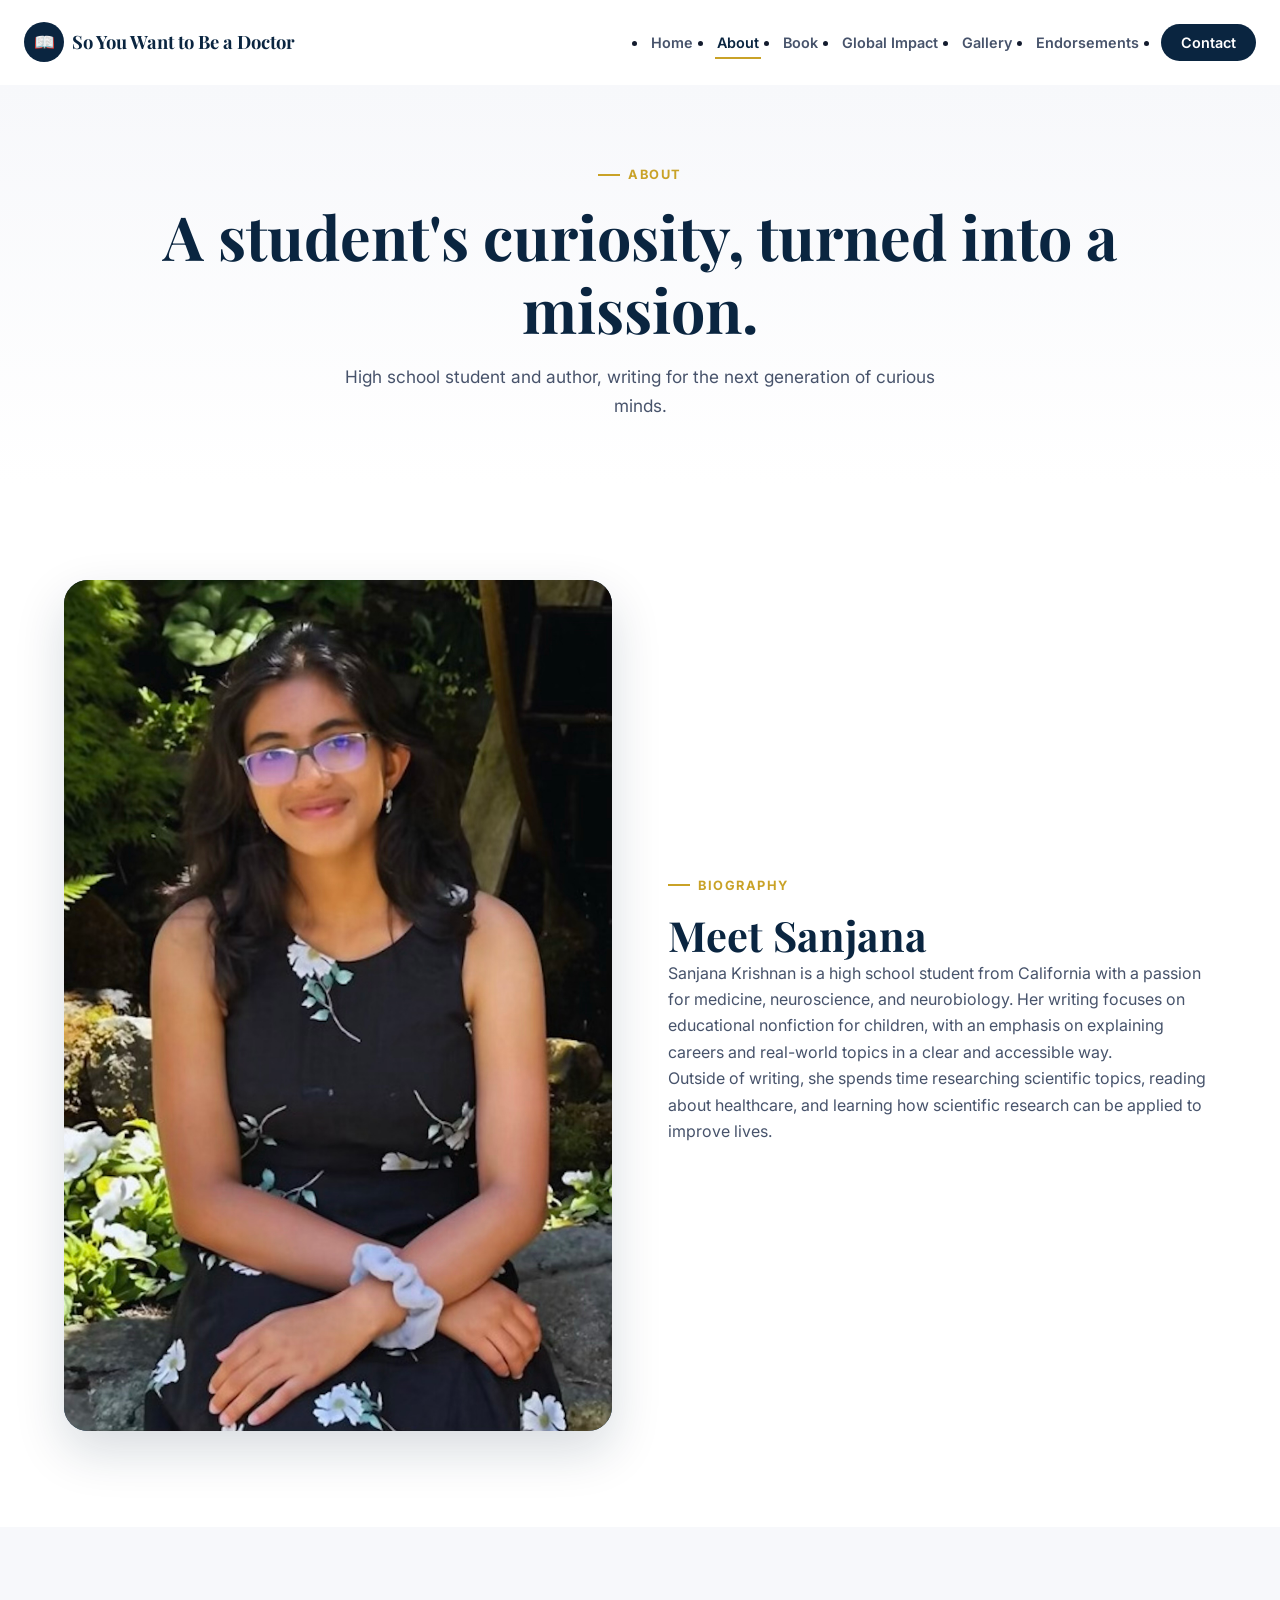
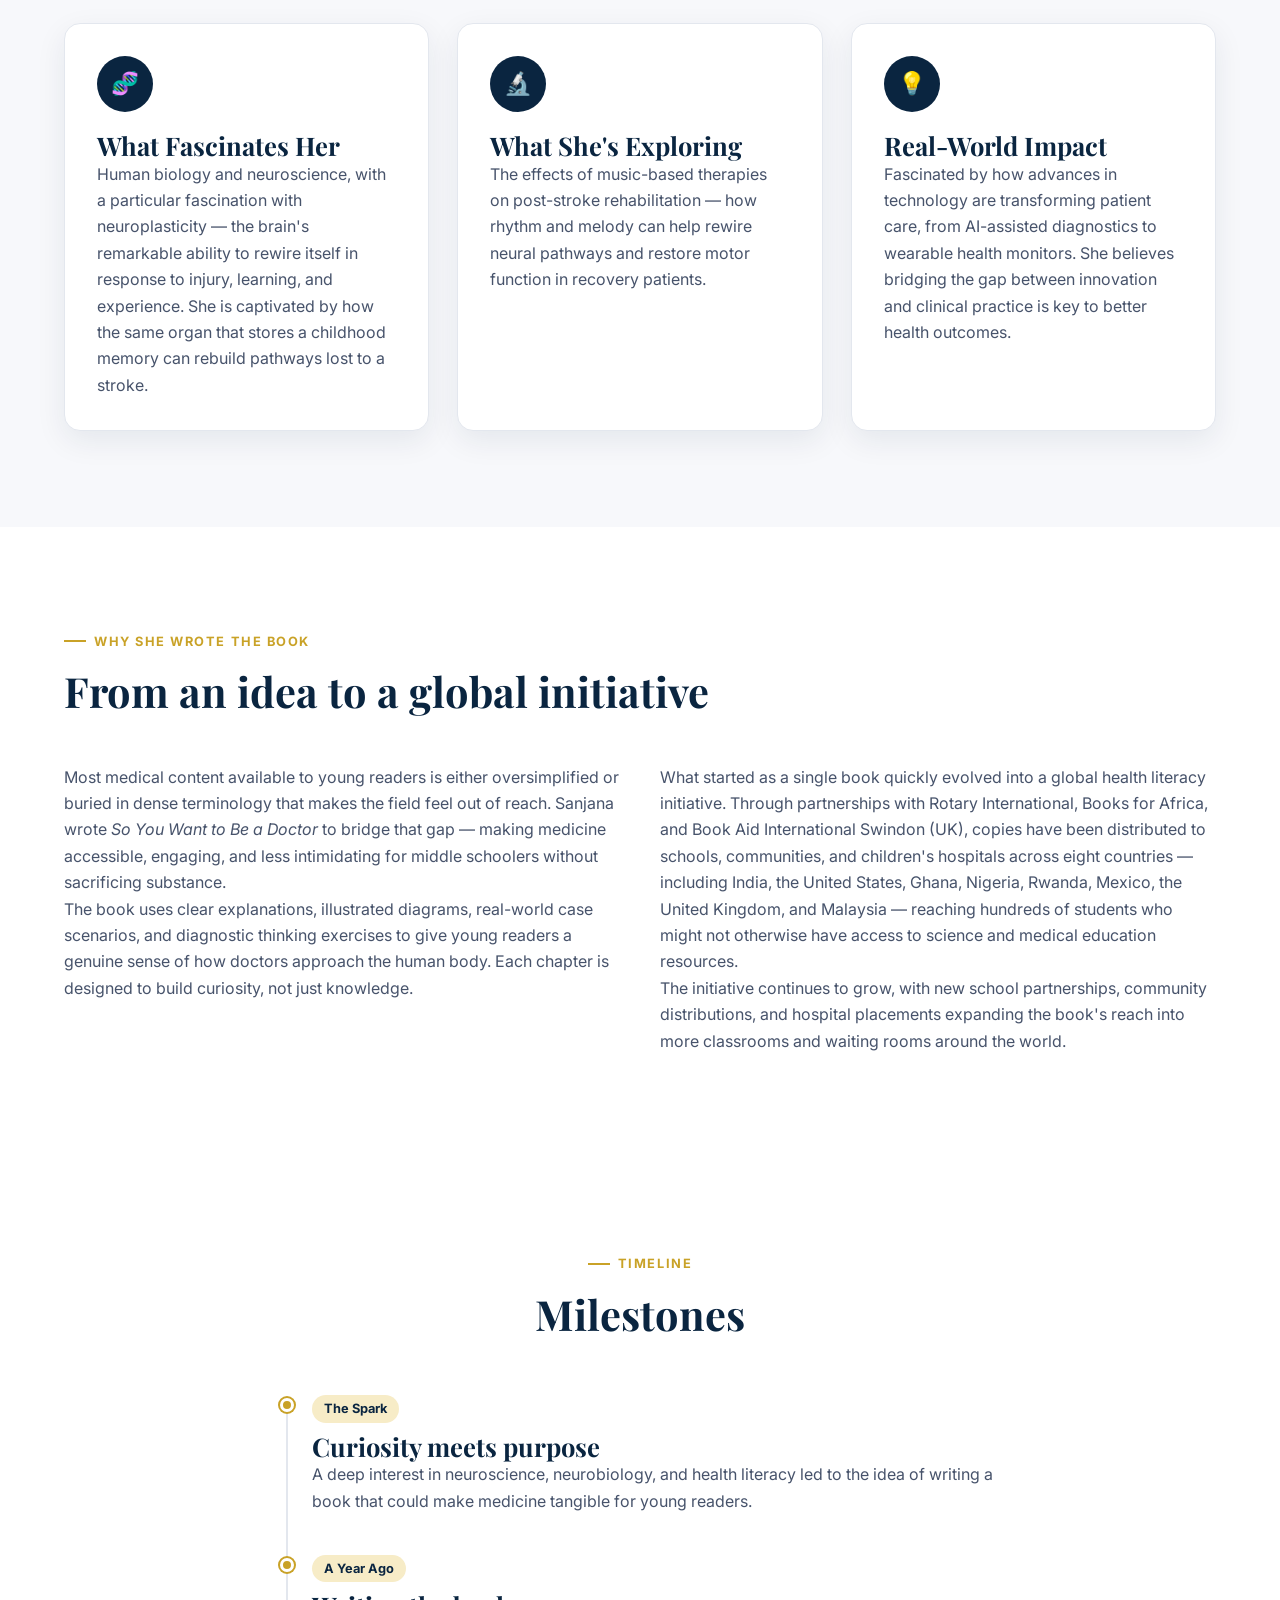
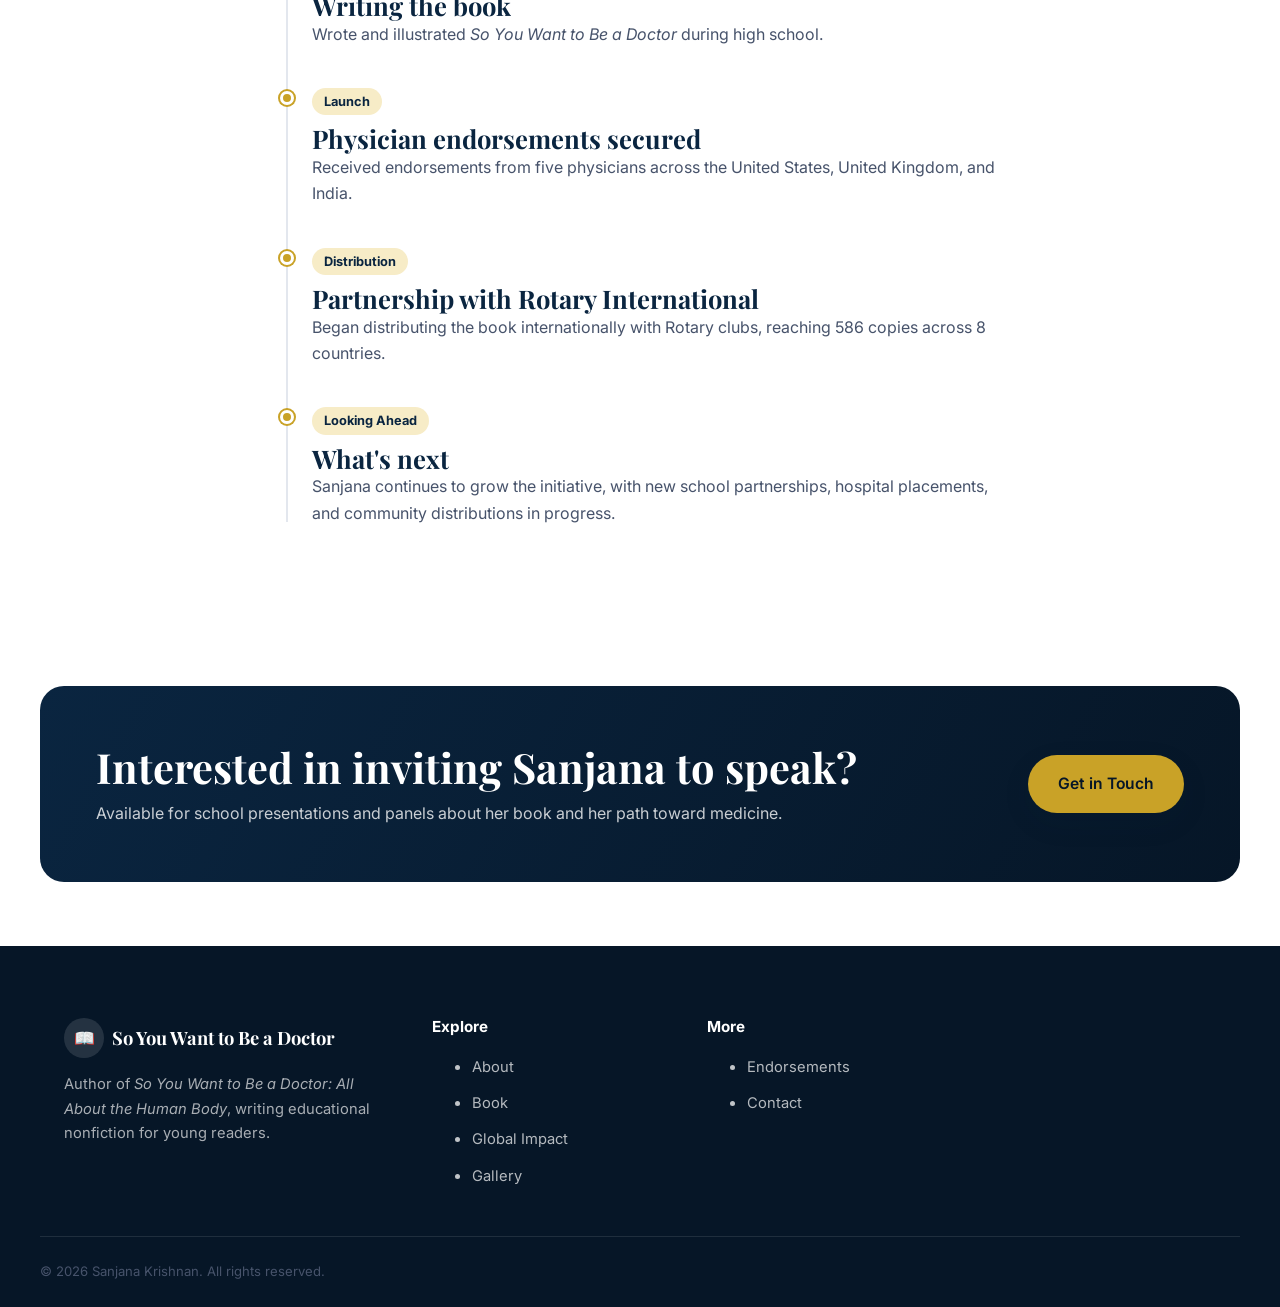
==== about.html @ ea050a43 "Remove WAAW Foundation references from all pages" ====
<!DOCTYPE html>
<html lang="en">
<head>
  <meta charset="UTF-8" />
  <meta name="viewport" content="width=device-width, initial-scale=1.0" />
  <title>About Sanjana Krishnan | Student Author</title>
  <meta name="description" content="Learn about Sanjana Krishnan — her academic interests in human biology and neuroscience, and how she wrote a book to make medicine accessible to young readers." />
  <meta name="keywords" content="young author, student author, STEM education, health literacy, neuroscience, children's educational books" />
  <link rel="canonical" href="about.html" />

  <meta property="og:type" content="profile" />
  <meta property="og:title" content="About Sanjana Krishnan | Student Author" />
  <meta property="og:description" content="From curious student to author: Sanjana Krishnan's story and the global literacy initiative behind So You Want to Be a Doctor." />
  <meta property="og:image" content="assets/images/book/book_cover.png" />
  <meta property="og:url" content="about.html" />
  <meta name="twitter:card" content="summary_large_image" />

  <link rel="icon" type="image/svg+xml" href="assets/icons/favicon.svg" />
  <link rel="preconnect" href="https://fonts.googleapis.com" />
  <link rel="preconnect" href="https://fonts.gstatic.com" crossorigin />
  <link href="https://fonts.googleapis.com/css2?family=Playfair+Display:wght@600;700&amp;family=Inter:wght@400;500;600;700&amp;display=swap" rel="stylesheet" />
  <link rel="stylesheet" href="assets/css/style.css" />

  <script type="application/ld+json">
  {
    "@context": "https://schema.org",
    "@type": "Person",
    "name": "Sanjana Krishnan",
    "description": "High school student and author with a passion for medicine, neuroscience, and neurobiology.",
    "url": "about.html",
    "knowsAbout": ["Medicine", "Neuroscience", "Neurobiology", "Healthcare"]
  }
  </script>
</head>
<body>
  <a class="skip-link" href="#main-content">Skip to main content</a>

  <header class="site-header" id="site-header">
    <div class="container header-inner">
      <a href="index.html" class="logo">
        <span class="logo-mark">📖</span>
        <span class="logo-text">So You Want to Be a Doctor</span>
      </a>
      <nav class="main-nav" id="main-nav" aria-label="Primary">
        <ul>
          <li><a href="index.html">Home</a></li>
          <li><a href="about.html">About</a></li>
          <li><a href="book.html">Book</a></li>
          <li><a href="impact.html">Global Impact</a></li>
          <li><a href="gallery.html">Gallery</a></li>
          <li><a href="endorsements.html">Endorsements</a></li>
          <li><a href="contact.html" class="nav-cta">Contact</a></li>
        </ul>
      </nav>
      <button class="nav-toggle" id="nav-toggle" aria-expanded="false" aria-controls="main-nav" aria-label="Toggle navigation menu">
        <span></span><span></span><span></span>
      </button>
    </div>
  </header>

  <main id="main-content">
    <section class="page-hero">
      <div class="container reveal">
        <span class="eyebrow">About</span>
        <h1>A student's curiosity, turned into a mission.</h1>
        <p>High school student and author, writing for the next generation of curious minds.</p>
      </div>
    </section>

    <section>
      <div class="container grid grid-2" style="align-items:center; gap:56px;">
        <div class="reveal">
          <div class="hero-media" style="aspect-ratio:808/1254;">
            <img src="assets/images/author/Sanjana.jpg" alt="Portrait of Sanjana Krishnan" width="808" height="1254" loading="lazy" />
          </div>
        </div>
        <div class="reveal reveal-delay-1">
          <span class="eyebrow">Biography</span>
          <h2>Meet Sanjana</h2>
          <p>
            Sanjana Krishnan is a high school student from California with a passion for medicine,
            neuroscience, and neurobiology. Her writing focuses on educational nonfiction for
            children, with an emphasis on explaining careers and real-world topics in a clear and
            accessible way.
          </p>
          <p>
            Outside of writing, she spends time researching scientific topics, reading about
            healthcare, and learning how scientific research can be applied to improve lives.
          </p>
        </div>
      </div>
    </section>

    <section class="section-soft">
      <div class="container grid grid-3">
        <div class="card reveal">
          <div class="icon-badge">🧬</div>
          <h3>What Fascinates Her</h3>
          <p>Human biology and neuroscience, with a particular fascination with neuroplasticity — the brain's remarkable ability to rewire itself in response to injury, learning, and experience. She is captivated by how the same organ that stores a childhood memory can rebuild pathways lost to a stroke.</p>
        </div>
        <div class="card reveal reveal-delay-1">
          <div class="icon-badge">🔬</div>
          <h3>What She's Exploring</h3>
          <p>The effects of music-based therapies on post-stroke rehabilitation — how rhythm and melody can help rewire neural pathways and restore motor function in recovery patients.</p>
        </div>
        <div class="card reveal reveal-delay-2">
          <div class="icon-badge">💡</div>
          <h3>Real-World Impact</h3>
          <p>Fascinated by how advances in technology are transforming patient care, from AI-assisted diagnostics to wearable health monitors. She believes bridging the gap between innovation and clinical practice is key to better health outcomes.</p>
        </div>
      </div>
    </section>

    <section>
      <div class="container">
        <div class="section-head align-left reveal">
          <span class="eyebrow">Why She Wrote the Book</span>
          <h2>From an idea to a global initiative</h2>
        </div>
        <div class="grid grid-2" style="gap:40px;">
          <div class="reveal">
            <p>
              Most medical content available to young readers is either oversimplified or buried in dense terminology that makes the field feel out of reach. Sanjana wrote <em>So You Want to Be a Doctor</em> to bridge that gap — making medicine accessible, engaging, and less intimidating for middle schoolers without sacrificing substance.
            </p>
            <p>
              The book uses clear explanations, illustrated diagrams, real-world case scenarios, and diagnostic thinking exercises to give young readers a genuine sense of how doctors approach the human body. Each chapter is designed to build curiosity, not just knowledge.
            </p>
          </div>
          <div class="reveal reveal-delay-1">
            <p>
              What started as a single book quickly evolved into a global health literacy initiative. Through partnerships with Rotary International, Books for Africa, and Book Aid International Swindon (UK), copies have been distributed to schools, communities, and children's hospitals across eight countries — including India, the United States, Ghana, Nigeria, Rwanda, Mexico, the United Kingdom, and Malaysia — reaching hundreds of students who might not otherwise have access to science and medical education resources.
            </p>
            <p>
              The initiative continues to grow, with new school partnerships, community distributions, and hospital placements expanding the book's reach into more classrooms and waiting rooms around the world.
            </p>
          </div>
        </div>
      </div>
    </section>

    <section>
      <div class="container">
        <div class="section-head reveal">
          <span class="eyebrow">Timeline</span>
          <h2>Milestones</h2>
        </div>
        <div class="timeline reveal" style="max-width:720px; margin:0 auto;">
          <div class="timeline-item">
            <span class="timeline-year">The Spark</span>
            <h3>Curiosity meets purpose</h3>
            <p>A deep interest in neuroscience, neurobiology, and health literacy led to the idea of writing a book that could make medicine tangible for young readers.</p>
          </div>
          <div class="timeline-item">
            <span class="timeline-year">A Year Ago</span>
            <h3>Writing the book</h3>
            <p>Wrote and illustrated <em>So You Want to Be a Doctor</em> during high school.</p>
          </div>
          <div class="timeline-item">
            <span class="timeline-year">Launch</span>
            <h3>Physician endorsements secured</h3>
            <p>Received endorsements from five physicians across the United States, United Kingdom, and India.</p>
          </div>
          <div class="timeline-item">
            <span class="timeline-year">Distribution</span>
            <h3>Partnership with Rotary International</h3>
            <p>Began distributing the book internationally with Rotary clubs, reaching 586 copies across 8 countries.</p>
          </div>
          <div class="timeline-item">
            <span class="timeline-year">Looking Ahead</span>
            <h3>What's next</h3>
            <p>Sanjana continues to grow the initiative, with new school partnerships, hospital placements, and community distributions in progress.</p>
          </div>
        </div>
      </div>
    </section>

    <section class="section-tight">
      <div class="container cta-band reveal">
        <div>
          <h2>Interested in inviting Sanjana to speak?</h2>
          <p>Available for school presentations and panels about her book and her path toward medicine.</p>
        </div>
        <div class="btn-row">
          <a href="contact.html" class="btn btn-primary">Get in Touch</a>
        </div>
      </div>
    </section>
  </main>

  <footer class="site-footer">
    <div class="container footer-grid">
      <div class="footer-brand">
        <a href="index.html" class="logo"><span class="logo-mark">📖</span><span class="logo-text">So You Want to Be a Doctor</span></a>
        <p>Author of <em>So You Want to Be a Doctor: All About the Human Body</em>, writing educational nonfiction for young readers.</p>
      </div>
      <div class="footer-links">
        <h3>Explore</h3>
        <ul>
          <li><a href="about.html">About</a></li>
          <li><a href="book.html">Book</a></li>
          <li><a href="impact.html">Global Impact</a></li>
          <li><a href="gallery.html">Gallery</a></li>
        </ul>
      </div>
      <div class="footer-links">
        <h3>More</h3>
        <ul>
          <li><a href="endorsements.html">Endorsements</a></li>
          <li><a href="contact.html">Contact</a></li>
        </ul>
      </div>
    </div>
    <div class="container footer-bottom">
      <p>&copy; <span id="year"></span> Sanjana Krishnan. All rights reserved.</p>

    </div>
  </footer>

  <script src="assets/js/main.js" defer></script>
</body>
</html>
---- assets/css/style.css ----
/* ==========================================================================
   Sanjana Krishnan — Author Website
   Design system: white base, deep navy + gold accents, soft shadows,
   rounded cards, generous whitespace. Inspired by Apple / TED / NatGeo Ed.
   ========================================================================== */

/* ---------- Design Tokens ---------- */
:root {
  /* Color */
  --color-white: #ffffff;
  --color-bg-soft: #f7f8fb;
  --color-bg-soft-alt: #eef1f6;
  --color-ink: #131b2e;
  --color-ink-soft: #47536b;
  --color-navy: #0a2540;
  --color-navy-light: #16406b;
  --color-navy-dark: #061627;
  --color-gold: #c9a227;
  --color-gold-light: #e6c65c;
  --color-gold-soft: #f7ecc7;
  --color-border: #e3e7ee;
  --color-success: #1f7a52;

  /* Typography */
  --font-display: "Playfair Display", Georgia, "Times New Roman", serif;
  --font-body: "Inter", -apple-system, BlinkMacSystemFont, "Segoe UI", Roboto, sans-serif;

  /* Layout */
  --max-width: 1200px;
  --radius-sm: 10px;
  --radius-md: 16px;
  --radius-lg: 24px;
  --shadow-soft: 0 10px 30px rgba(10, 37, 64, 0.08);
  --shadow-strong: 0 20px 50px rgba(10, 37, 64, 0.16);
  --transition-fast: 180ms ease;
  --transition-base: 320ms cubic-bezier(0.22, 1, 0.36, 1);
}

/* ---------- Reset ---------- */
*, *::before, *::after { box-sizing: border-box; }
html { scroll-behavior: smooth; }
body, h1, h2, h3, h4, p, ul, ol, figure, blockquote { margin: 0; }
h1, h2, h3, h4, p, blockquote { overflow-wrap: break-word; word-break: break-word; }
ul[class], ol[class] { padding: 0; list-style: none; }
img, picture, svg { max-width: 100%; display: block; }
a { color: inherit; text-decoration: none; }
button { font: inherit; cursor: pointer; }
input, textarea, select { font: inherit; }

@media (prefers-reduced-motion: reduce) {
  html { scroll-behavior: auto; }
  *, *::before, *::after {
    animation-duration: 0.001ms !important;
    animation-iteration-count: 1 !important;
    transition-duration: 0.001ms !important;
    scroll-behavior: auto !important;
  }
}

body {
  font-family: var(--font-body);
  color: var(--color-ink);
  background: var(--color-white);
  line-height: 1.65;
  -webkit-font-smoothing: antialiased;
}

h1, h2, h3, h4 {
  font-family: var(--font-display);
  color: var(--color-navy);
  line-height: 1.2;
  font-weight: 700;
}

h1 { font-size: clamp(2.4rem, 5vw, 3.8rem); }
h2 { font-size: clamp(1.9rem, 3.4vw, 2.6rem); }
h3 { font-size: clamp(1.3rem, 2.2vw, 1.6rem); }

p { color: var(--color-ink-soft); }

.container {
  width: 100%;
  max-width: var(--max-width);
  margin: 0 auto;
  padding: 0 24px;
  box-sizing: border-box;
}
@media (max-width: 600px) {
  .container { padding: 0 28px; }
  html, body { overflow-x: hidden; }
  section { padding: 64px 0; }
  .section-tight { padding: 48px 0; }
}

section { padding: 96px 0; }
.section-tight { padding: 64px 0; }
.section-soft { background: var(--color-bg-soft); }
.section-navy { background: var(--color-navy); color: var(--color-white); }
.section-navy h2, .section-navy h3 { color: var(--color-white); }
.section-navy p { color: rgba(255,255,255,0.78); }

.eyebrow {
  display: inline-flex;
  align-items: center;
  gap: 8px;
  font-size: 0.8rem;
  font-weight: 700;
  letter-spacing: 0.12em;
  text-transform: uppercase;
  color: var(--color-gold);
  margin-bottom: 14px;
}
.eyebrow::before {
  content: "";
  width: 22px;
  height: 2px;
  background: var(--color-gold);
  display: inline-block;
}

.section-head {
  max-width: 720px;
  margin: 0 auto 56px;
  text-align: center;
}
.section-head.align-left { margin: 0 0 48px; text-align: left; }

/* Skip link */
.skip-link {
  position: absolute;
  left: -9999px;
  top: 0;
  background: var(--color-navy);
  color: #fff;
  padding: 10px 18px;
  border-radius: 0 0 8px 0;
  z-index: 200;
}
.skip-link:focus { left: 0; }

:focus-visible {
  outline: 3px solid var(--color-gold);
  outline-offset: 2px;
}

/* ---------- Buttons ---------- */
.btn {
  display: inline-flex;
  align-items: center;
  justify-content: center;
  gap: 8px;
  padding: 14px 28px;
  border-radius: 999px;
  font-weight: 600;
  font-size: 0.98rem;
  border: 2px solid transparent;
  transition: transform var(--transition-fast), box-shadow var(--transition-fast), background var(--transition-fast), color var(--transition-fast);
  white-space: nowrap;
}
.btn:hover { transform: translateY(-2px); }
.btn-primary { background: var(--color-gold); color: var(--color-navy-dark); box-shadow: var(--shadow-soft); }
.btn-primary:hover { background: var(--color-gold-light); box-shadow: var(--shadow-strong); }
.btn-navy { background: var(--color-navy); color: #fff; box-shadow: var(--shadow-soft); }
.btn-navy:hover { background: var(--color-navy-light); box-shadow: var(--shadow-strong); }
.btn-outline { border-color: rgba(255,255,255,0.5); color: inherit; }
.btn-outline:hover { border-color: var(--color-gold); background: rgba(255,255,255,0.06); }
.btn-outline-navy { border-color: var(--color-navy); color: var(--color-navy); }
.btn-outline-navy:hover { background: var(--color-navy); color: #fff; }
.btn-disabled, .btn[aria-disabled="true"] {
  opacity: 0.55;
  cursor: not-allowed;
  pointer-events: none;
}
.btn-row { display: flex; flex-wrap: wrap; gap: 16px; }

/* ---------- Header / Nav ---------- */
.site-header {
  position: sticky;
  top: 0;
  z-index: 100;
  background: rgba(255, 255, 255, 0.92);
  backdrop-filter: saturate(180%) blur(14px);
  border-bottom: 1px solid transparent;
  transition: box-shadow var(--transition-base), border-color var(--transition-base);
}
.site-header.is-scrolled {
  box-shadow: 0 4px 24px rgba(10, 37, 64, 0.08);
  border-bottom-color: var(--color-border);
}
.header-inner {
  display: flex;
  align-items: center;
  justify-content: space-between;
  height: 84px;
  max-width: 1320px;
}
.logo {
  display: inline-flex;
  align-items: center;
  gap: 8px;
  font-weight: 700;
  min-width: 0;
}
.logo-mark {
  width: 40px;
  height: 40px;
  border-radius: 50%;
  background: var(--color-navy);
  color: var(--color-gold-light);
  display: inline-flex;
  align-items: center;
  justify-content: center;
  font-family: var(--font-display);
  font-size: 1.05rem;
  flex-shrink: 0;
}
.logo-text {
  font-family: var(--font-display);
  font-size: 1.15rem;
  color: var(--color-navy);
  white-space: nowrap;
}

@media (max-width: 480px) {
  .logo-text { max-width: 150px; overflow: hidden; text-overflow: ellipsis; font-size: 0.98rem; }
}

.main-nav ul { display: flex; align-items: center; gap: 20px; }
.main-nav a {
  font-size: 0.9rem;
  font-weight: 600;
  color: var(--color-ink-soft);
  padding: 8px 2px;
  position: relative;
  transition: color var(--transition-fast);
}
.main-nav a::after {
  content: "";
  position: absolute;
  left: 0; bottom: 0;
  width: 0; height: 2px;
  background: var(--color-gold);
  transition: width var(--transition-fast);
}
.main-nav a:hover, .main-nav a[aria-current="page"] { color: var(--color-navy); }
.main-nav a:hover::after, .main-nav a[aria-current="page"]::after { width: 100%; }
.main-nav a.nav-cta {
  background: var(--color-navy);
  color: #fff;
  padding: 10px 20px;
  border-radius: 999px;
}
.main-nav a.nav-cta::after { display: none; }
.main-nav a.nav-cta:hover { background: var(--color-navy-light); }

.nav-toggle {
  display: none;
  flex-direction: column;
  justify-content: center;
  gap: 5px;
  width: 44px;
  height: 44px;
  background: transparent;
  border: none;
  border-radius: 10px;
}
.nav-toggle span {
  width: 24px;
  height: 2px;
  background: var(--color-navy);
  margin: 0 auto;
  transition: transform var(--transition-fast), opacity var(--transition-fast);
}
.nav-toggle[aria-expanded="true"] span:nth-child(1) { transform: translateY(7px) rotate(45deg); }
.nav-toggle[aria-expanded="true"] span:nth-child(2) { opacity: 0; }
.nav-toggle[aria-expanded="true"] span:nth-child(3) { transform: translateY(-7px) rotate(-45deg); }

@media (max-width: 1200px) {
  .nav-toggle { display: flex; }
  .main-nav {
    position: fixed;
    top: 84px;
    left: 0;
    right: 0;
    height: calc(100vh - 84px);
    height: calc(100dvh - 84px);
    background: var(--color-white);
    transform: translateX(100%);
    transition: transform var(--transition-base);
    overflow-y: auto;
    z-index: 100;
    box-shadow: -4px 0 24px rgba(10, 37, 64, 0.12);
  }
  .main-nav.is-open { transform: translateX(0); }
  .main-nav ul { flex-direction: column; align-items: flex-start; gap: 6px; padding: 24px; }
  .main-nav a { display: block; width: 100%; padding: 14px 8px; font-size: 1.05rem; }
  .main-nav a.nav-cta { text-align: center; margin-top: 10px; }
}

/* ---------- Hero ---------- */
.hero {
  position: relative;
  display: grid;
  grid-template-columns: 1.1fr 0.9fr;
  align-items: center;
  gap: 48px;
  padding: 88px 0 100px;
  overflow: hidden;
}
.hero::before {
  content: "";
  position: absolute;
  top: -120px; left: -160px;
  width: 480px; height: 480px;
  border-radius: 50%;
  background: radial-gradient(circle, var(--color-gold-soft), transparent 70%);
  z-index: -1;
}
.hero-eyebrow { color: var(--color-gold); }
.hero h1 { margin-bottom: 20px; }
.hero-lead { font-size: 1.15rem; max-width: 520px; margin-bottom: 32px; }
.hero-media {
  position: relative;
  border-radius: var(--radius-lg);
  overflow: hidden;
  box-shadow: var(--shadow-strong);
  aspect-ratio: 4 / 5;
  background: linear-gradient(160deg, var(--color-navy), var(--color-navy-light));
}
.hero-media img { width: 100%; height: 100%; object-fit: cover; }
.hero-stats {
  display: flex;
  gap: 28px;
  margin-top: 40px;
  flex-wrap: wrap;
}
.hero-stat-num {
  font-family: var(--font-display);
  font-size: 2rem;
  color: var(--color-navy);
  display: block;
}
.hero-stat-label { font-size: 0.85rem; color: var(--color-ink-soft); }

.page-hero {
  padding: 72px 0 64px;
  background: linear-gradient(180deg, var(--color-bg-soft), var(--color-white));
  text-align: center;
}
.page-hero .eyebrow { justify-content: center; }
.page-hero p { max-width: 640px; margin: 18px auto 0; font-size: 1.08rem; }

@media (max-width: 900px) {
  .hero { grid-template-columns: 1fr; padding-top: 48px; }
  .hero-media { order: -1; max-width: 420px; margin: 0 auto; }
}

/* ---------- Cards / Grids ---------- */
.grid { display: grid; gap: 28px; }
.grid-2 { grid-template-columns: repeat(2, 1fr); }
.grid-3 { grid-template-columns: repeat(3, 1fr); }
.grid-4 { grid-template-columns: repeat(4, 1fr); }
@media (max-width: 900px) { .grid-3, .grid-4 { grid-template-columns: repeat(2, 1fr); } }
@media (max-width: 600px) { .grid-2, .grid-3, .grid-4 { grid-template-columns: 1fr; } }

.card {
  background: var(--color-white);
  border: 1px solid var(--color-border);
  border-radius: var(--radius-md);
  padding: 32px;
  box-shadow: var(--shadow-soft);
  transition: transform var(--transition-base), box-shadow var(--transition-base);
}
.card:hover { transform: translateY(-6px); box-shadow: var(--shadow-strong); }

.stat-card {
  text-align: center;
  padding: 36px 24px;
  background: var(--color-white);
  border-radius: var(--radius-md);
  border: 1px solid var(--color-border);
  box-shadow: var(--shadow-soft);
}
.stat-num {
  font-family: var(--font-display);
  font-size: clamp(2.2rem, 4vw, 3rem);
  color: var(--color-navy);
  display: block;
}
.stat-num::after { content: attr(data-suffix); color: var(--color-gold); }
.stat-label {
  margin-top: 6px;
  font-size: 0.92rem;
  color: var(--color-ink-soft);
  font-weight: 600;
}

.icon-badge {
  width: 56px;
  height: 56px;
  border-radius: 50%;
  background: var(--color-navy);
  color: var(--color-gold-light);
  display: inline-flex;
  align-items: center;
  justify-content: center;
  font-size: 1.4rem;
  margin-bottom: 18px;
}

/* ---------- Testimonials ---------- */
.testimonial-card {
  background: var(--color-white);
  border: 1px solid var(--color-border);
  border-radius: var(--radius-md);
  padding: 32px;
  box-shadow: var(--shadow-soft);
  position: relative;
  display: flex;
  flex-direction: column;
  gap: 18px;
}
.testimonial-quote-mark {
  font-family: var(--font-display);
  font-size: 3rem;
  color: #d4b44a;
  line-height: 1;
}
.testimonial-card blockquote {
  color: var(--color-ink);
  font-size: 1.02rem;
  font-style: italic;
}
.testimonial-card blockquote::after {
  content: "\201D";
  font-family: var(--font-display);
  font-size: 3rem;
  color: #d4b44a;
  line-height: 0;
  vertical-align: -0.4em;
  margin-left: 4px;
}
.testimonial-attribution { display: flex; align-items: center; gap: 14px; margin-top: auto; }
.testimonial-avatar {
  width: 48px; height: 48px;
  border-radius: 50%;
  background: var(--color-bg-soft-alt);
  display: flex; align-items: center; justify-content: center;
  color: var(--color-navy);
  font-weight: 700;
  font-family: var(--font-display);
  flex-shrink: 0;
}
.testimonial-name { font-weight: 700; color: var(--color-navy); }
.testimonial-role { font-size: 0.85rem; color: var(--color-ink-soft); }
@media (max-width: 600px) {
  .testimonial-card { padding: 22px; }
  .testimonial-quote-mark { font-size: 2.2rem; }
  .testimonial-card blockquote { font-size: 0.95rem; }
  .testimonial-role { font-size: 0.8rem; }
  .grid-1-mobile { grid-template-columns: 1fr !important; }
}

/* ---------- Timeline ---------- */
.timeline { position: relative; padding-left: 32px; }
.timeline::before {
  content: "";
  position: absolute;
  left: 6px; top: 4px; bottom: 4px;
  width: 2px;
  background: var(--color-border);
}
.timeline-item { position: relative; padding-bottom: 40px; }
.timeline-item:last-child { padding-bottom: 0; }
.timeline-item::before {
  content: "";
  position: absolute;
  left: -32px; top: 4px;
  width: 14px; height: 14px;
  border-radius: 50%;
  background: var(--color-gold);
  border: 3px solid var(--color-white);
  box-shadow: 0 0 0 2px var(--color-gold);
}
.timeline-year {
  display: inline-block;
  font-weight: 700;
  color: var(--color-navy);
  background: var(--color-gold-soft);
  padding: 3px 12px;
  border-radius: 999px;
  font-size: 0.8rem;
  margin-bottom: 8px;
}

/* ---------- Country Cards (Impact) ---------- */
.country-flag-lg { font-size: 2rem; display: block; margin-bottom: 10px; }
.country-sub { font-size: 0.78rem; color: var(--color-ink-soft); margin-top: 8px; }

/* ---------- World Map (Impact) ---------- */
.world-map-wrap {
  background: var(--color-bg-soft);
  border-radius: var(--radius-lg);
  padding: 24px;
  margin: 0 auto 40px;
  max-width: 960px;
  box-shadow: var(--shadow-soft);
}
.world-map-obj {
  width: 100%;
  height: auto;
  display: block;
  border-radius: var(--radius-md);
  overflow: hidden;
}
.map-legend {
  display: flex;
  justify-content: center;
  gap: 24px;
  margin-top: 14px;
  font-size: 0.82rem;
  font-weight: 600;
  color: var(--color-ink-soft);
}
.legend-item {
  display: inline-flex;
  align-items: center;
  gap: 6px;
}
.legend-swatch {
  width: 14px;
  height: 14px;
  border-radius: 3px;
  border: 1px solid var(--color-border);
  display: inline-block;
}
.legend-highlighted { background: var(--color-gold); }
.legend-default { background: #d4dbe8; }

/* ---------- Gallery ---------- */
.gallery-grid { display: grid; grid-template-columns: repeat(3, 1fr); gap: 20px; }
@media (max-width: 900px) { .gallery-grid { grid-template-columns: repeat(2, 1fr); } }
@media (max-width: 560px) { .gallery-grid { grid-template-columns: 1fr; } }

.gallery-item {
  position: relative;
  border-radius: var(--radius-md);
  overflow: hidden;
  aspect-ratio: 4 / 3;
  background: linear-gradient(150deg, var(--color-bg-soft-alt), var(--color-border));
  cursor: pointer;
  border: none;
  padding: 0;
  display: block;
  width: 100%;
}
.gallery-item img {
  width: 100%; height: 100%; object-fit: cover;
  transition: transform var(--transition-base);
}
.gallery-item video {
  width: 100%; height: 100%; object-fit: cover;
  pointer-events: none;
  transition: transform var(--transition-base);
}
.gallery-item:hover img,
.gallery-item:hover video { transform: scale(1.06); }
.gallery-item .video-badge {
  position: absolute;
  top: 12px; right: 12px;
  width: 32px; height: 32px;
  border-radius: 50%;
  background: rgba(10, 37, 64, 0.72);
  color: #fff;
  display: flex; align-items: center; justify-content: center;
  font-size: 0.9rem;
  z-index: 2;
}
.gallery-placeholder {
  position: absolute; inset: 0;
  display: flex; flex-direction: column; align-items: center; justify-content: center;
  color: var(--color-navy);
  gap: 8px;
  text-align: center;
  padding: 16px;
}
.gallery-placeholder .icon { font-size: 1.8rem; }
.gallery-caption {
  position: absolute; left: 0; right: 0; bottom: 0;
  padding: 14px 16px;
  background: linear-gradient(180deg, transparent, rgba(10,37,64,0.82));
  color: #fff;
  font-size: 0.85rem;
  font-weight: 600;
  text-align: left;
  opacity: 0;
  transform: translateY(8px);
  transition: opacity var(--transition-fast), transform var(--transition-fast);
}
.gallery-item:hover .gallery-caption,
.gallery-item:focus-visible .gallery-caption { opacity: 1; transform: translateY(0); }

.lightbox {
  position: fixed; inset: 0;
  background: rgba(6, 22, 39, 0.88);
  display: none;
  align-items: center;
  justify-content: center;
  z-index: 200;
  padding: 24px;
}
.lightbox.is-open { display: flex; }
.lightbox-content {
  background: var(--color-white);
  border-radius: var(--radius-md);
  max-width: 620px;
  width: 100%;
  padding: 32px;
  text-align: center;
  position: relative;
}
.lightbox-close {
  position: absolute; top: 14px; right: 14px;
  width: 40px; height: 40px;
  border-radius: 50%;
  background: var(--color-bg-soft);
  border: none;
  font-size: 1.2rem;
  color: var(--color-navy);
}
.lightbox-visual {
  aspect-ratio: 4/3;
  background: var(--color-bg-soft-alt);
  border-radius: var(--radius-sm);
  display: flex; align-items: center; justify-content: center;
  font-size: 2.2rem;
  color: var(--color-navy);
  margin-bottom: 18px;
  overflow: hidden;
}
.lightbox-visual.lightbox-visual-media { aspect-ratio: auto; background: var(--color-navy-dark); }
.lightbox-visual-media img,
.lightbox-visual-media video {
  width: 100%;
  max-height: 70vh;
  object-fit: contain;
}

/* ---------- CTA Band ---------- */
.cta-band {
  background: linear-gradient(120deg, var(--color-navy), var(--color-navy-dark));
  border-radius: var(--radius-lg);
  padding: 56px;
  color: #fff;
  display: flex;
  align-items: center;
  justify-content: space-between;
  gap: 32px;
  flex-wrap: wrap;
}
.cta-band h2 { color: #fff; margin-bottom: 8px; }
.cta-band p { color: rgba(255,255,255,0.78); margin: 0; }

/* ---------- Forms ---------- */
.form-grid { display: grid; gap: 20px; }
.form-row { display: grid; grid-template-columns: 1fr 1fr; gap: 20px; }
@media (max-width: 640px) { .form-row { grid-template-columns: 1fr; } }
.field label {
  display: block;
  font-weight: 600;
  font-size: 0.9rem;
  color: var(--color-navy);
  margin-bottom: 6px;
}
.field input, .field textarea, .field select {
  width: 100%;
  padding: 14px 16px;
  border: 1.5px solid var(--color-border);
  border-radius: var(--radius-sm);
  background: var(--color-bg-soft);
  transition: border-color var(--transition-fast), background var(--transition-fast);
}
.field input:focus, .field textarea:focus, .field select:focus {
  border-color: var(--color-gold);
  background: var(--color-white);
  outline: none;
}
.field input[type="file"] {
  padding: 10px 16px;
  cursor: pointer;
}
.field input[type="file"]::file-selector-button {
  padding: 8px 16px;
  margin-right: 12px;
  border: none;
  border-radius: 999px;
  background: var(--color-navy);
  color: #fff;
  font-weight: 600;
  font-size: 0.85rem;
  cursor: pointer;
  transition: background var(--transition-fast);
}
.field input[type="file"]::file-selector-button:hover { background: var(--color-navy-light); }
.field-hint { font-size: 0.78rem; color: var(--color-ink-soft); margin-top: 4px; }
.form-status {
  padding: 14px 18px;
  border-radius: var(--radius-sm);
  font-weight: 600;
  display: none;
}
.form-status.is-success { display: block; background: #e6f4ec; color: var(--color-success); }
.form-status.is-error { display: block; background: #fbe9e9; color: #a92323; }

/* ---------- Footer ---------- */
.site-footer { background: var(--color-navy-dark); color: rgba(255,255,255,0.75); padding-top: 72px; }
.footer-grid {
  display: grid;
  grid-template-columns: 1.4fr 1fr 1fr 1fr;
  gap: 40px;
  padding-bottom: 48px;
  border-bottom: 1px solid rgba(255,255,255,0.1);
}
.footer-brand p { color: rgba(255,255,255,0.65); margin-top: 14px; font-size: 0.92rem; }
.footer-brand .logo-text, .footer-brand .logo-mark { color: #fff; }
.footer-brand .logo-mark { background: rgba(255,255,255,0.12); }
.site-footer h3 { color: #fff; font-family: var(--font-body); font-size: 0.95rem; margin-bottom: 16px; }
.site-footer ul { display: flex; flex-direction: column; gap: 10px; }
.site-footer a { color: rgba(255,255,255,0.7); font-size: 0.92rem; transition: color var(--transition-fast); }
.site-footer a:hover { color: var(--color-gold-light); }
.footer-bottom {
  padding: 24px 0;
  display: flex;
  justify-content: space-between;
  flex-wrap: wrap;
  gap: 12px;
  font-size: 0.82rem;
}
@media (max-width: 900px) {
  .footer-grid { grid-template-columns: 1fr 1fr; }
}
@media (max-width: 560px) {
  .footer-grid { grid-template-columns: 1fr; }
  .cta-band { flex-direction: column; text-align: center; }
}

/* ---------- Scroll reveal ---------- */
.reveal {
  opacity: 0;
  transform: translateY(24px);
  transition: opacity 0.7s ease, transform 0.7s ease;
}
.reveal.is-visible { opacity: 1; transform: translateY(0); }
.reveal-delay-1 { transition-delay: 0.08s; }
.reveal-delay-2 { transition-delay: 0.16s; }
.reveal-delay-3 { transition-delay: 0.24s; }
.reveal-delay-4 { transition-delay: 0.32s; }

/* ---------- Utilities ---------- */
.text-center { text-align: center; }
.mt-0 { margin-top: 0 !important; }
.badge {
  display: inline-flex;
  align-items: center;
  gap: 6px;
  background: var(--color-gold-soft);
  color: var(--color-navy);
  font-size: 0.78rem;
  font-weight: 700;
  padding: 5px 12px;
  border-radius: 999px;
}
.badge-navy { background: var(--color-navy); color: #fff; }
.divider { height: 1px; background: var(--color-border); margin: 48px 0; }
.book-cover-frame {
  border-radius: var(--radius-lg);
  overflow: hidden;
  box-shadow: var(--shadow-strong);
  max-width: 360px;
  margin: 0 auto;
}
.book-cover-frame img {
  width: 100%;
  height: auto;
  display: block;
}
.placeholder-note {
  font-size: 0.78rem;
  color: var(--color-ink-soft);
  background: var(--color-bg-soft-alt);
  border: 1px dashed var(--color-border);
  border-radius: var(--radius-sm);
  padding: 10px 14px;
  margin-top: 10px;
}

/* ---------- Table of Contents ---------- */
.toc-scroll {
  max-height: 420px;
  overflow-y: auto;
  margin-top: 16px;
  padding-right: 10px;
}
.toc-list { display: flex; flex-direction: column; }
.toc-item {
  display: flex;
  align-items: baseline;
  gap: 8px;
  padding: 6px 0;
  font-size: 0.92rem;
}
.toc-title {
  flex: 1 1 auto;
  color: var(--color-ink-soft);
  border-bottom: 1px dotted var(--color-border);
  overflow: hidden;
  line-height: 1.3;
}
.toc-page {
  flex-shrink: 0;
  font-weight: 600;
  color: var(--color-navy);
  min-width: 2ch;
  text-align: right;
}
.toc-item.toc-sub { padding-left: 18px; }
.toc-item.toc-sub .toc-title { font-size: 0.88rem; }
.toc-item.toc-sub2 { padding-left: 34px; }
.toc-item.toc-sub2 .toc-title { font-size: 0.85rem; }
.toc-section-label {
  font-size: 0.78rem;
  font-weight: 700;
  text-transform: uppercase;
  letter-spacing: 0.08em;
  color: var(--color-navy);
  background: var(--color-accent);
  display: inline-block;
  padding: 3px 10px;
  border-radius: 3px;
  margin: 10px 0 4px 18px;
  list-style: none;
}
.toc-more {
  list-style: none;
  padding-left: 22px;
  margin: 4px 0;
}
.toc-more::before {
  display: none;
}
.toc-more {
  display: inline-block;
  font-size: 0.78rem;
  font-weight: 600;
  color: var(--color-navy);
  background: rgba(26, 54, 93, 0.08);
  border: 1px dashed rgba(26, 54, 93, 0.25);
  border-radius: 20px;
  padding: 4px 14px;
  margin-left: 18px;
}
.toc-gap {
  text-align: center;
  font-size: 0.95rem;
  font-weight: 600;
  font-style: italic;
  color: var(--color-navy);
  background: var(--color-bg-soft-alt);
  border-radius: var(--radius-sm);
  padding: 12px 16px;
  margin: 10px 0;
  letter-spacing: 0.02em;
}

/* Chapter structure pattern card */
.chapter-pattern {
  display: grid;
  grid-template-columns: repeat(4, 1fr);
  gap: 16px;
  margin-top: 20px;
}
.chapter-pattern .pattern-step {
  text-align: center;
  padding: 20px 12px;
  background: var(--color-bg-soft-alt);
  border-radius: var(--radius-sm);
  position: relative;
}
.chapter-pattern .pattern-step:not(:last-child)::after {
  content: '→';
  position: absolute;
  right: -14px;
  top: 50%;
  transform: translateY(-50%);
  font-size: 1.2rem;
  color: var(--color-ink-soft);
}
.pattern-step .pattern-icon {
  font-size: 1.6rem;
  margin-bottom: 8px;
}
.pattern-step .pattern-label {
  font-size: 0.82rem;
  font-weight: 700;
  text-transform: uppercase;
  letter-spacing: 0.04em;
  color: var(--color-navy);
}
.pattern-step .pattern-desc {
  font-size: 0.78rem;
  color: var(--color-ink-soft);
  margin-top: 4px;
}

/* Body systems grid */
.systems-grid {
  display: grid;
  grid-template-columns: repeat(3, 1fr);
  gap: 12px;
  margin-top: 20px;
}
.system-chip {
  display: flex;
  align-items: center;
  gap: 8px;
  padding: 10px 14px;
  background: var(--color-bg-soft-alt);
  border-radius: var(--radius-sm);
  font-size: 0.88rem;
  font-weight: 500;
  color: var(--color-ink);
}
.system-chip .system-icon {
  font-size: 1.1rem;
  flex-shrink: 0;
}

@media (max-width: 768px) {
  .chapter-pattern {
    grid-template-columns: repeat(2, 1fr);
    gap: 10px;
  }
  .chapter-pattern .pattern-step:not(:last-child)::after {
    display: none;
  }
  .systems-grid {
    grid-template-columns: repeat(2, 1fr);
    gap: 8px;
  }
}
@media (max-width: 480px) {
  .systems-grid {
    grid-template-columns: 1fr;
  }
}
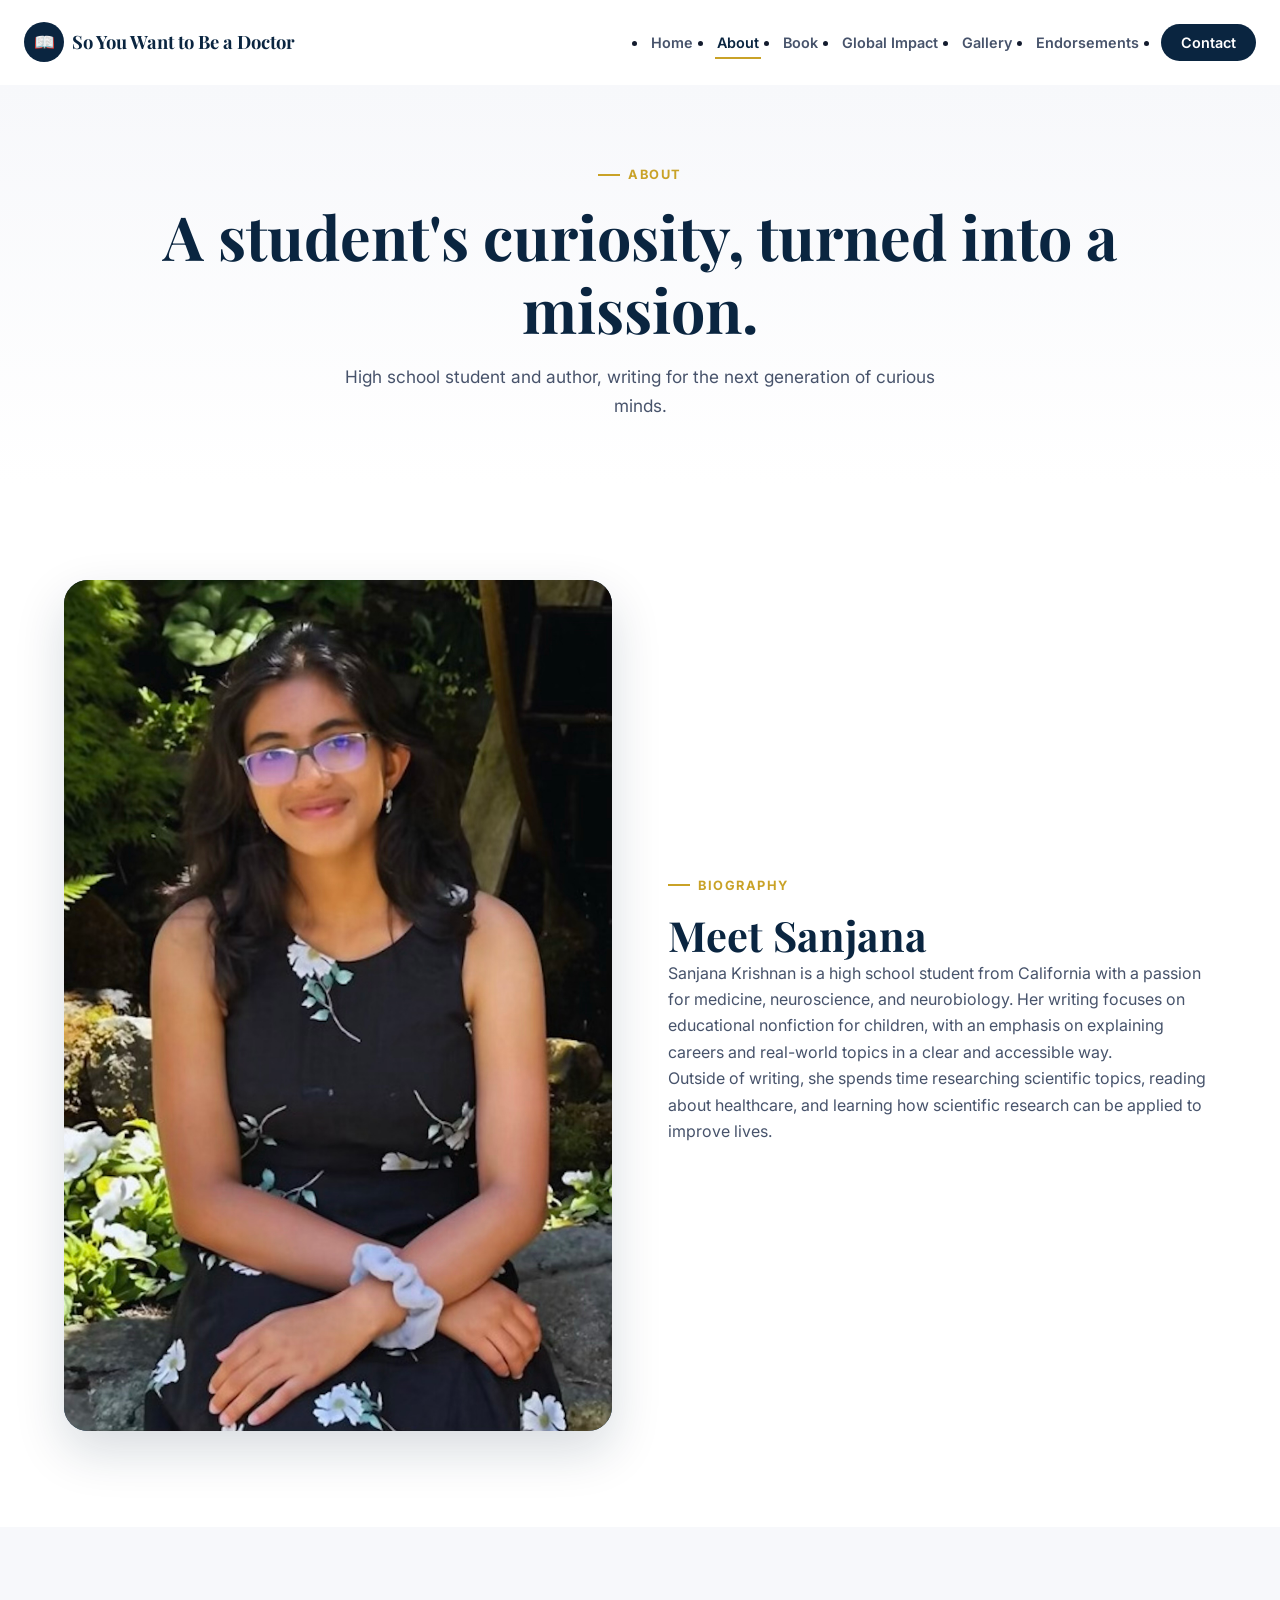
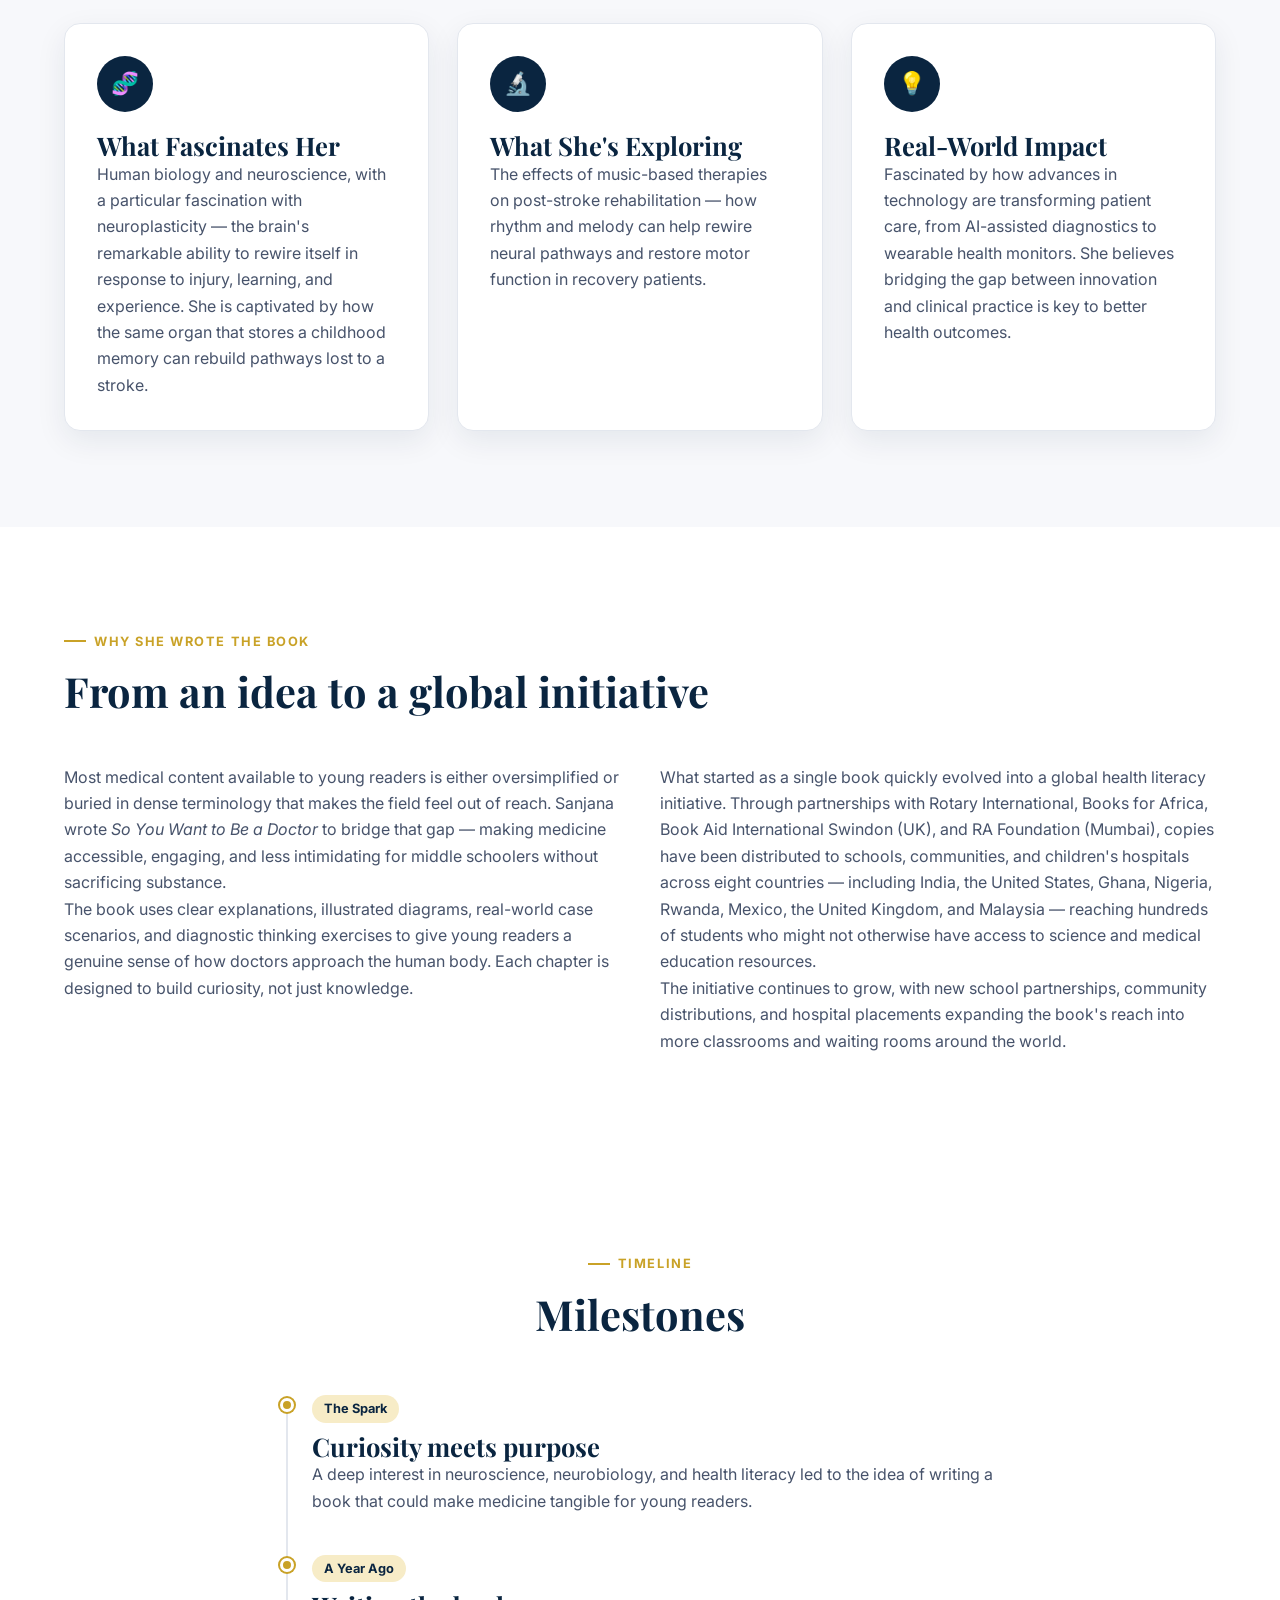
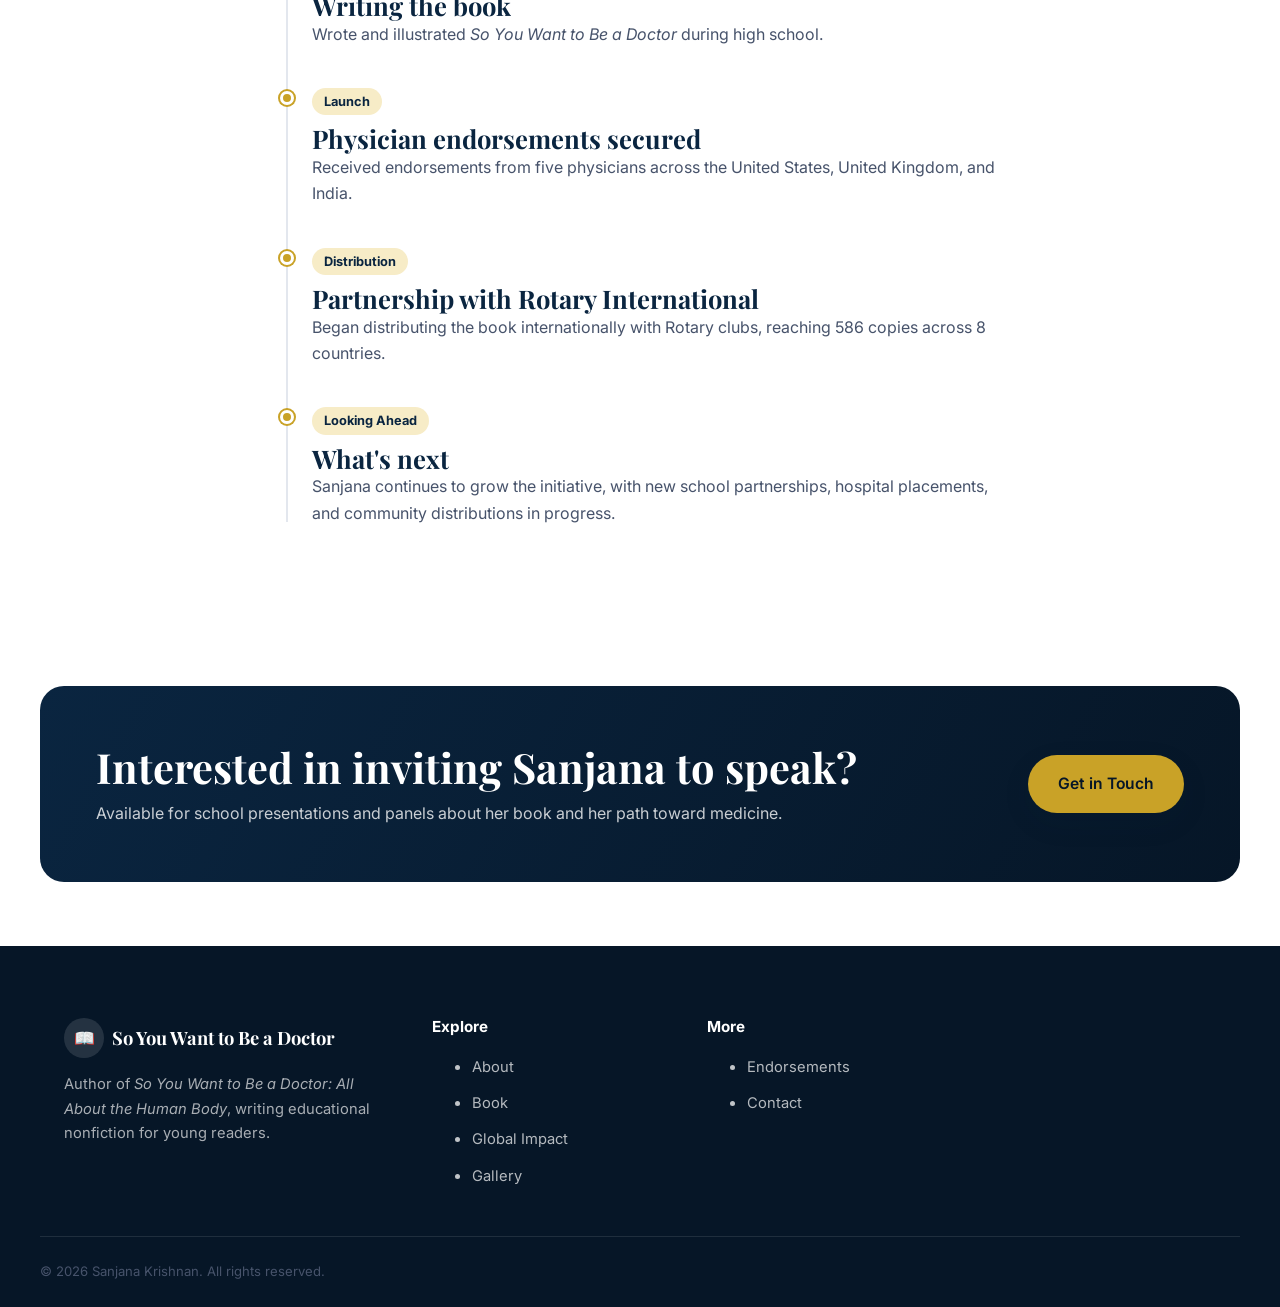
==== commit d7c9bd7d: "Add RA Foundation (Mumbai) to partner text and logo row" ====
--- a/about.html
+++ b/about.html
@@ -128,7 +128,7 @@
           </div>
           <div class="reveal reveal-delay-1">
             <p>
-              What started as a single book quickly evolved into a global health literacy initiative. Through partnerships with Rotary International, Books for Africa, and Book Aid International Swindon (UK), copies have been distributed to schools, communities, and children's hospitals across eight countries — including India, the United States, Ghana, Nigeria, Rwanda, Mexico, the United Kingdom, and Malaysia — reaching hundreds of students who might not otherwise have access to science and medical education resources.
+              What started as a single book quickly evolved into a global health literacy initiative. Through partnerships with Rotary International, Books for Africa, Book Aid International Swindon (UK), and RA Foundation (Mumbai), copies have been distributed to schools, communities, and children's hospitals across eight countries — including India, the United States, Ghana, Nigeria, Rwanda, Mexico, the United Kingdom, and Malaysia — reaching hundreds of students who might not otherwise have access to science and medical education resources.
             </p>
             <p>
               The initiative continues to grow, with new school partnerships, community distributions, and hospital placements expanding the book's reach into more classrooms and waiting rooms around the world.
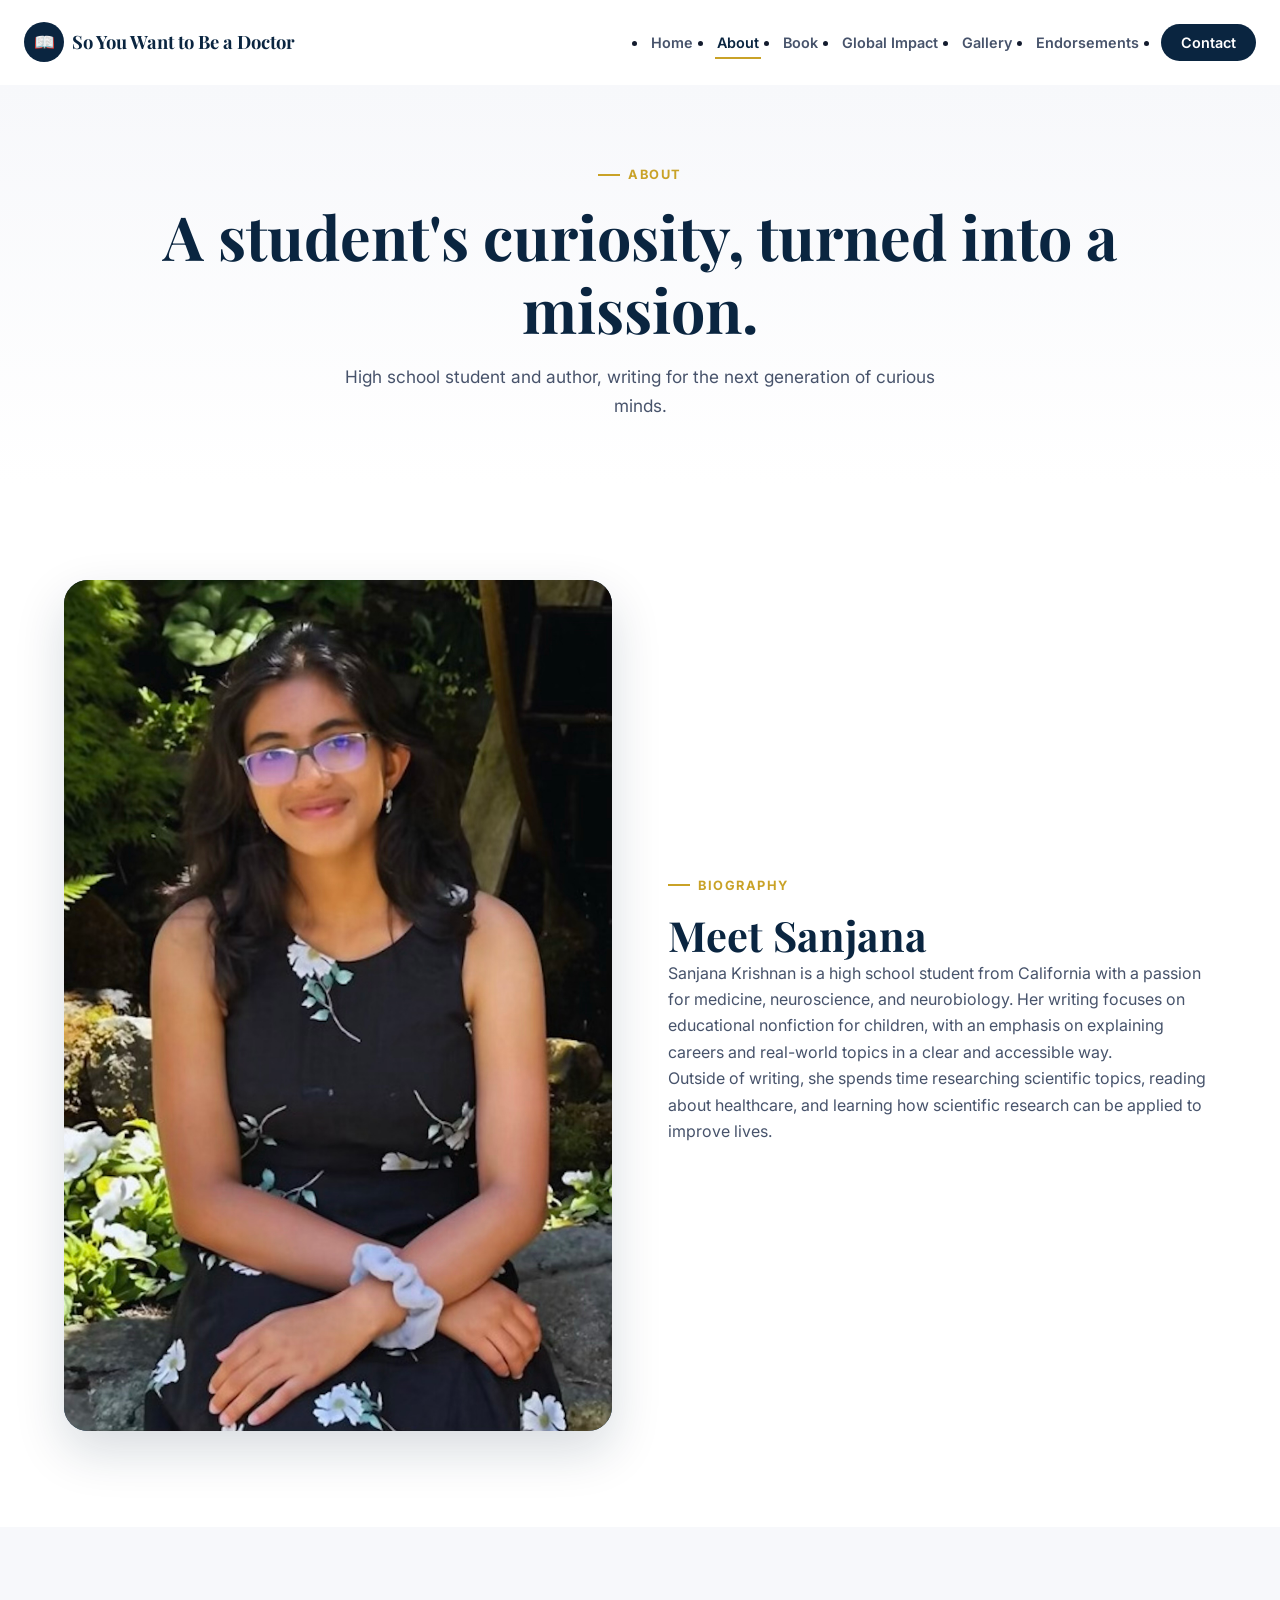
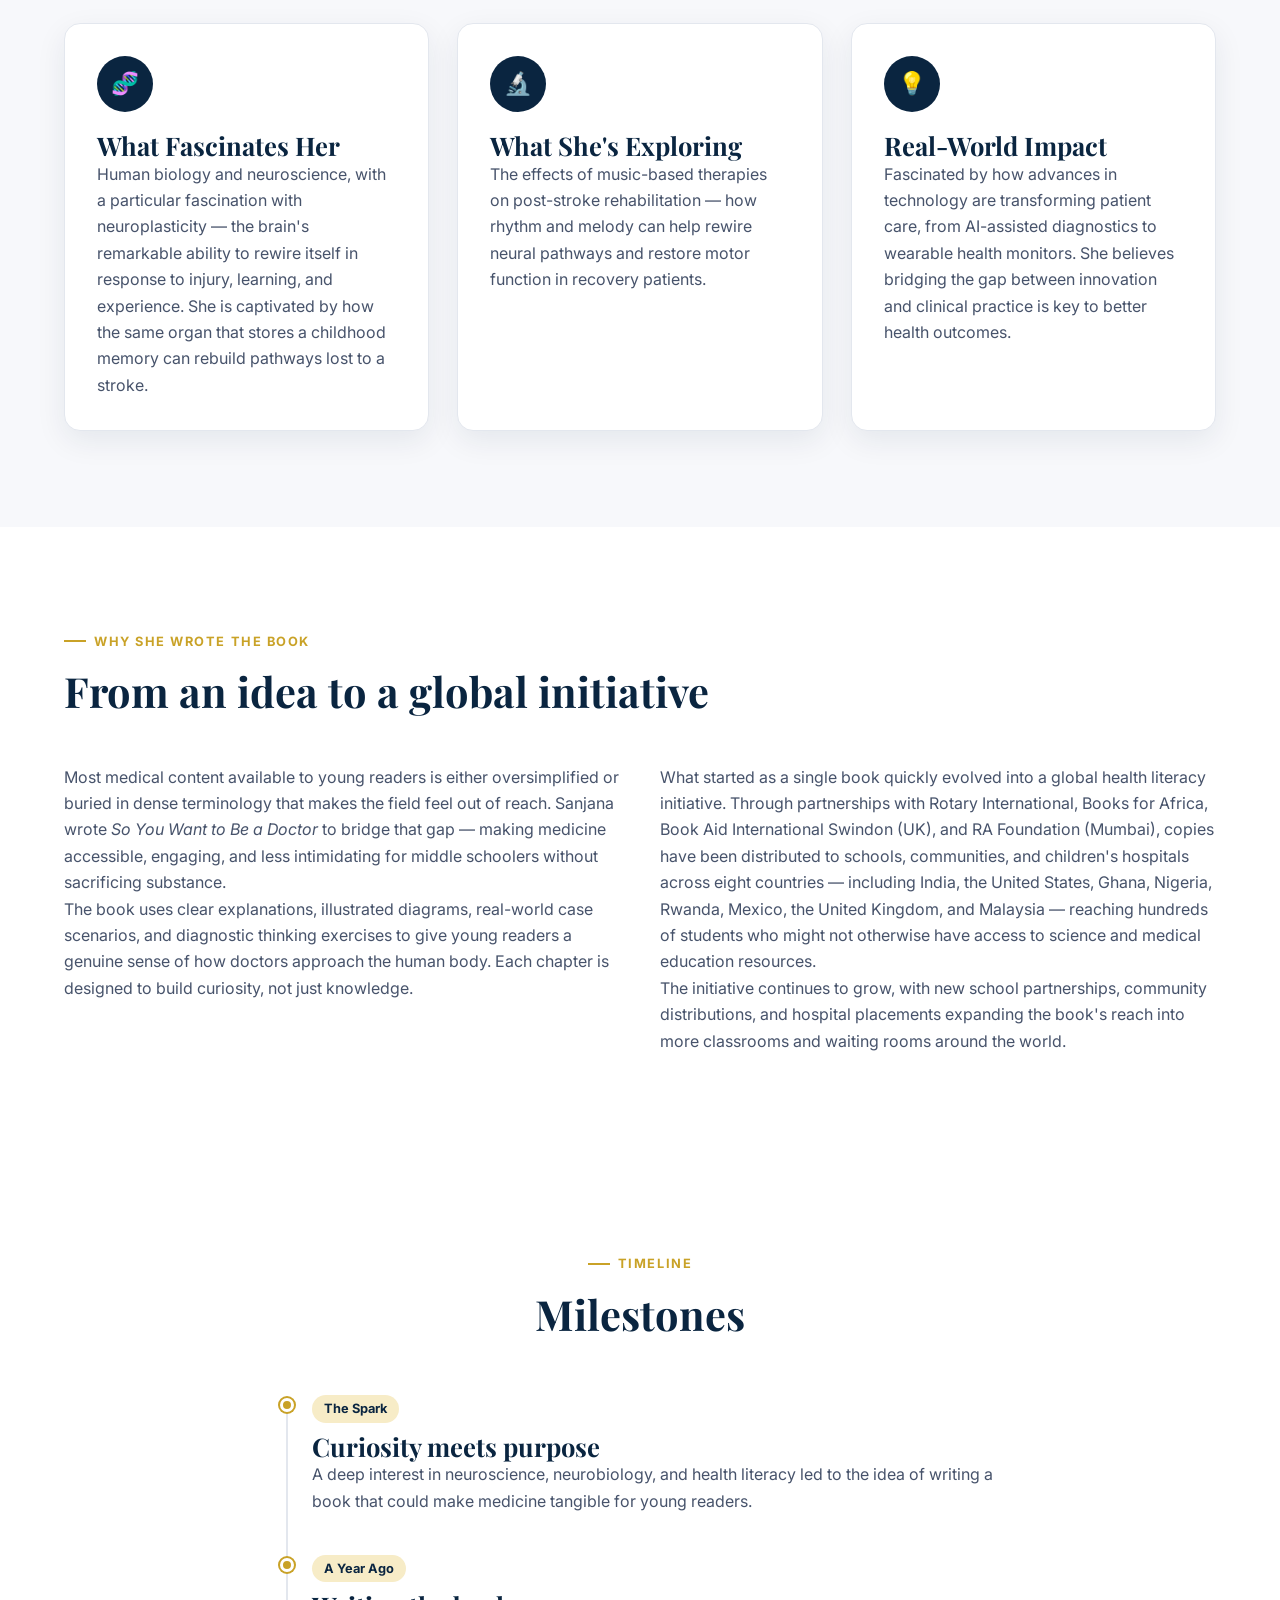
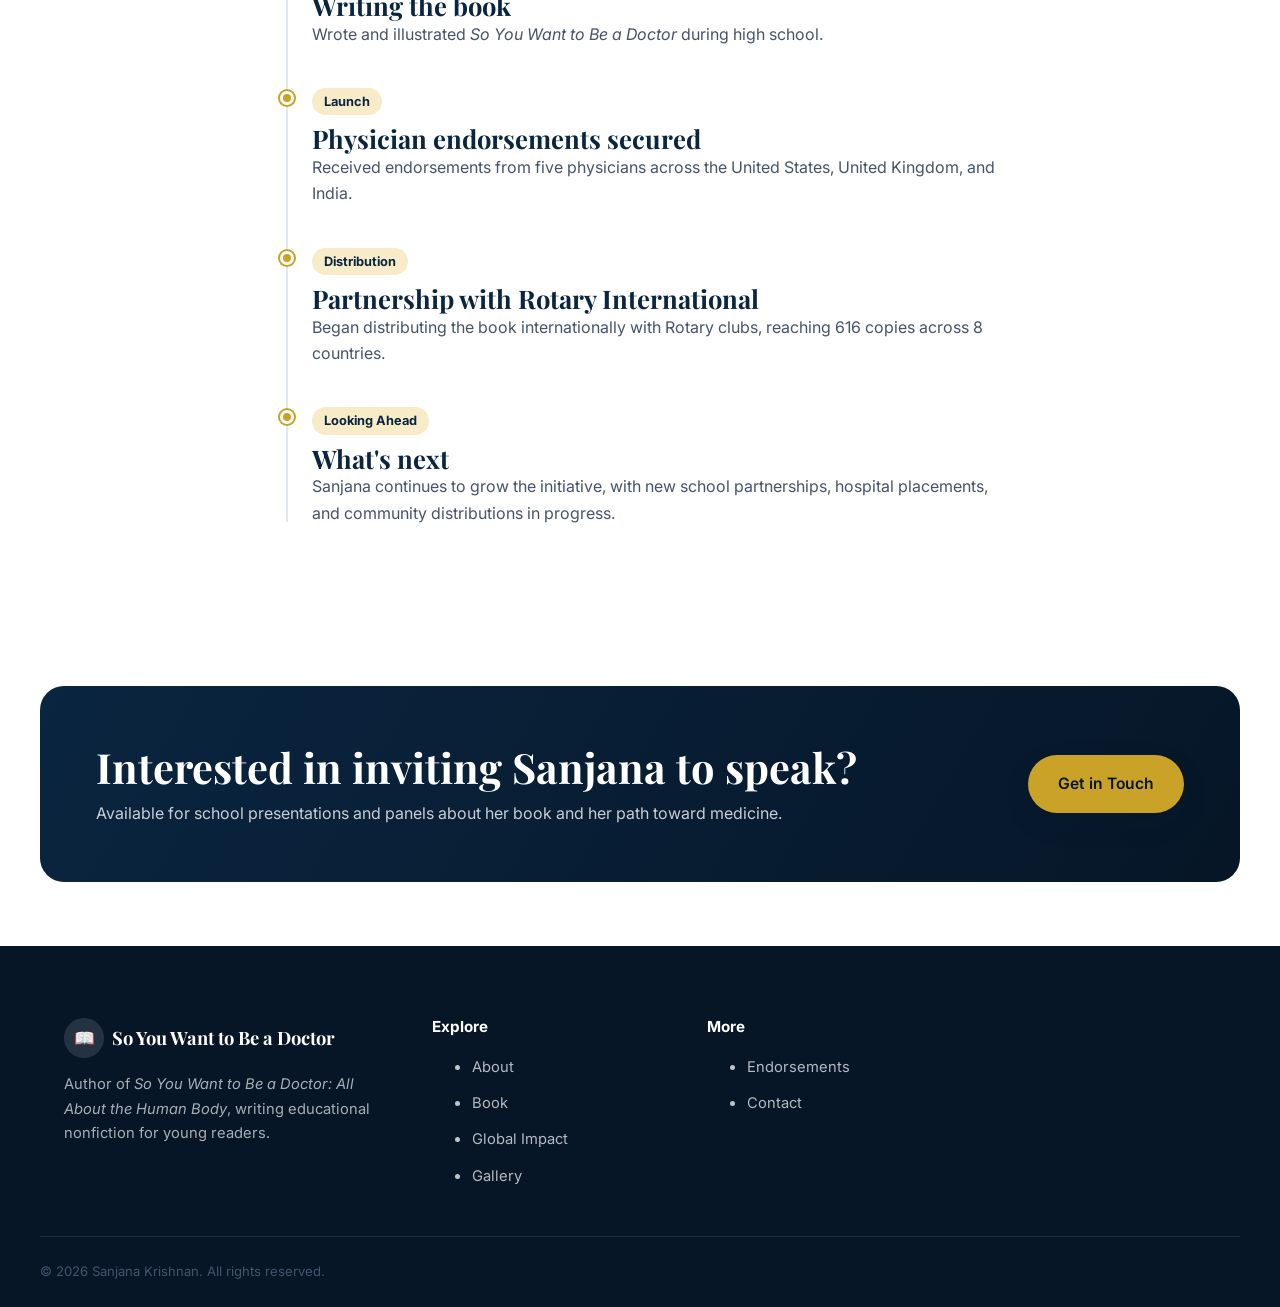
==== commit 1073eef8: "Update counts: total 586->616, India 380->410 (St Jude's 30 books)" ====
--- a/about.html
+++ b/about.html
@@ -163,7 +163,7 @@
           <div class="timeline-item">
             <span class="timeline-year">Distribution</span>
             <h3>Partnership with Rotary International</h3>
-            <p>Began distributing the book internationally with Rotary clubs, reaching 586 copies across 8 countries.</p>
+            <p>Began distributing the book internationally with Rotary clubs, reaching 616 copies across 8 countries.</p>
           </div>
           <div class="timeline-item">
             <span class="timeline-year">Looking Ahead</span>
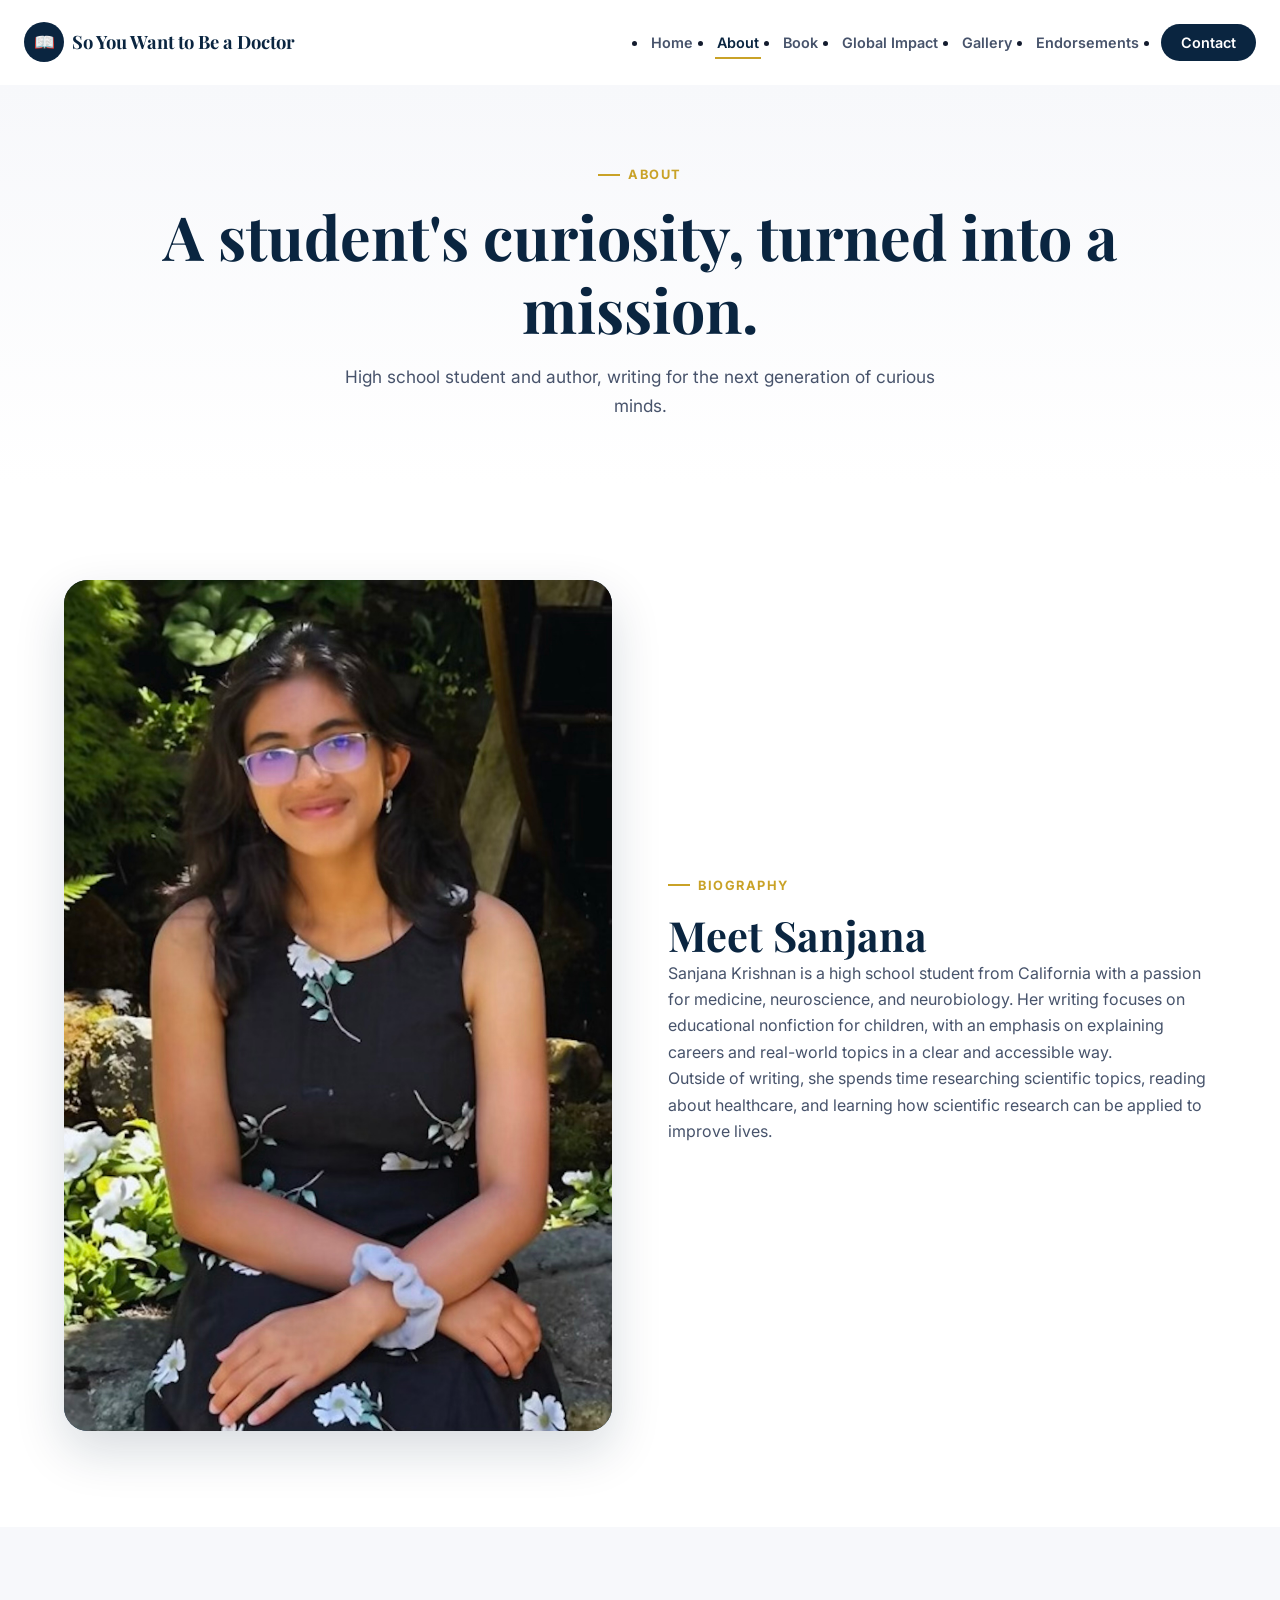
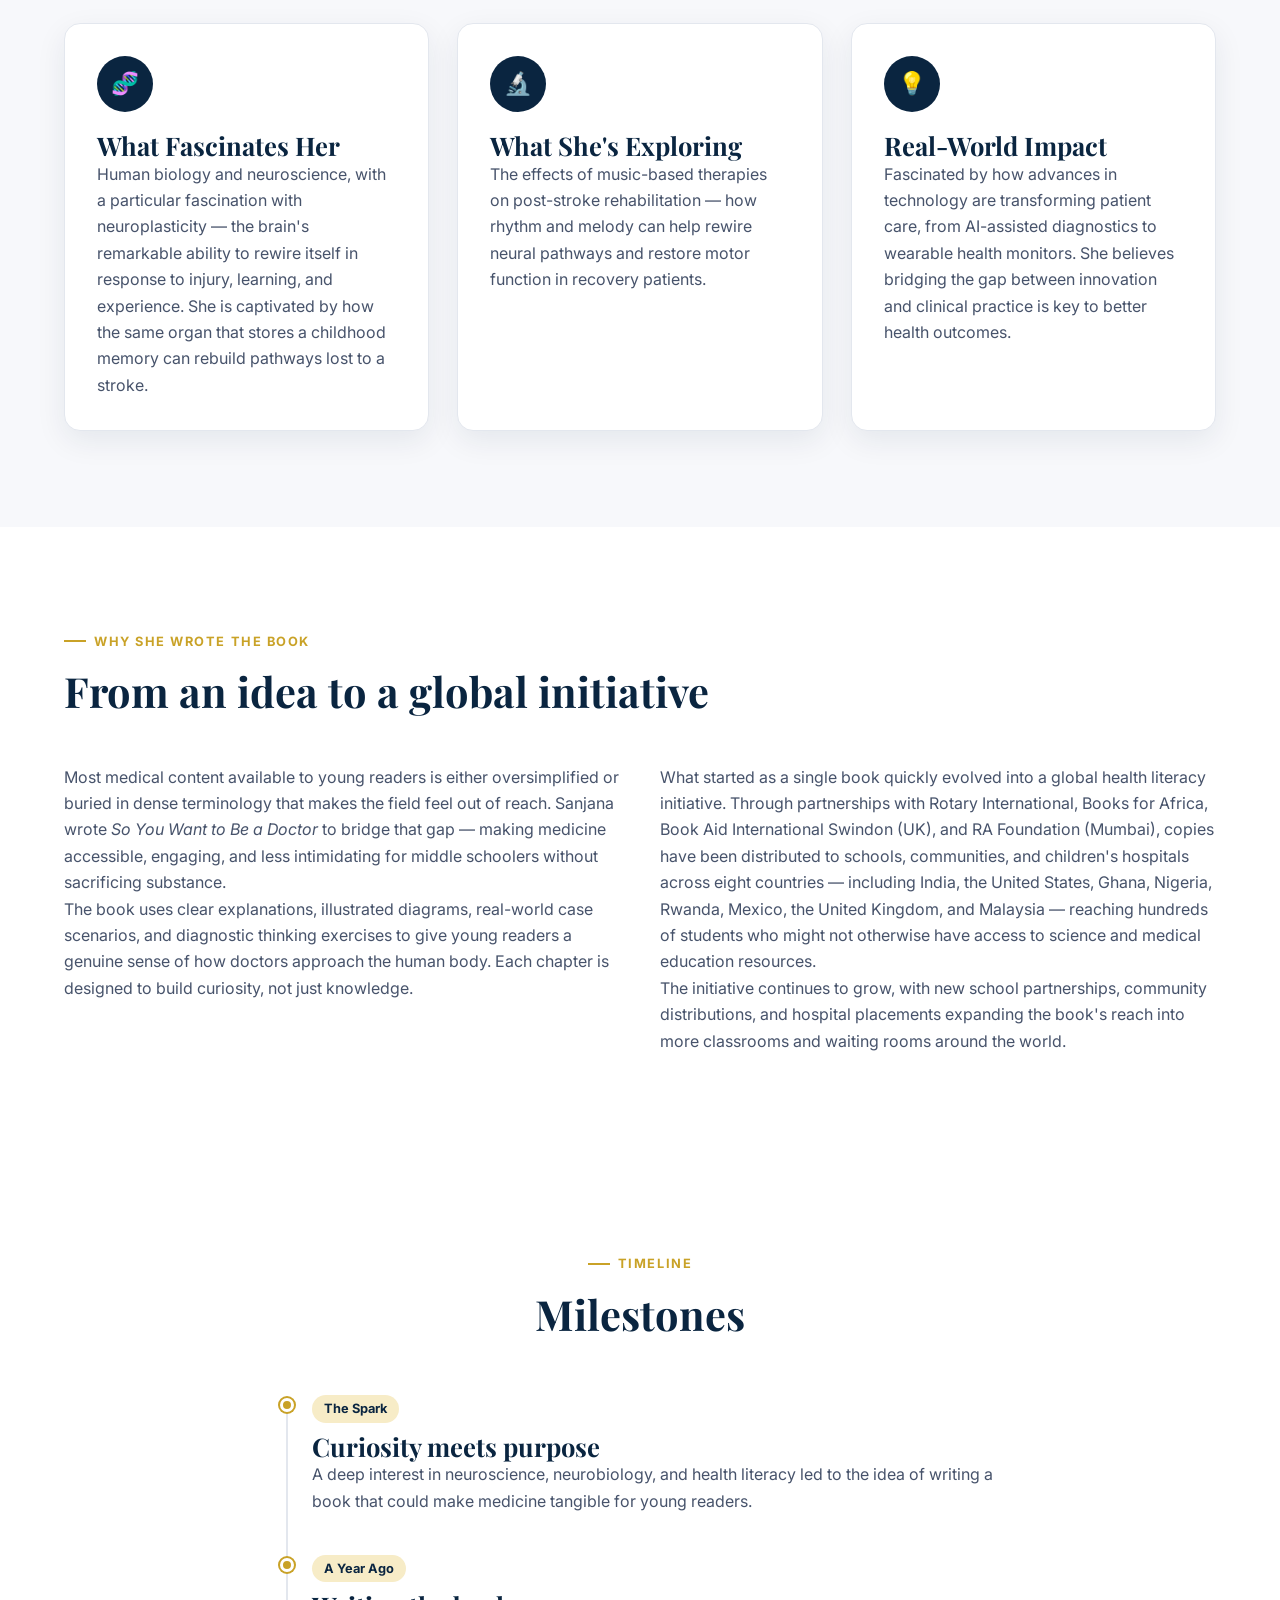
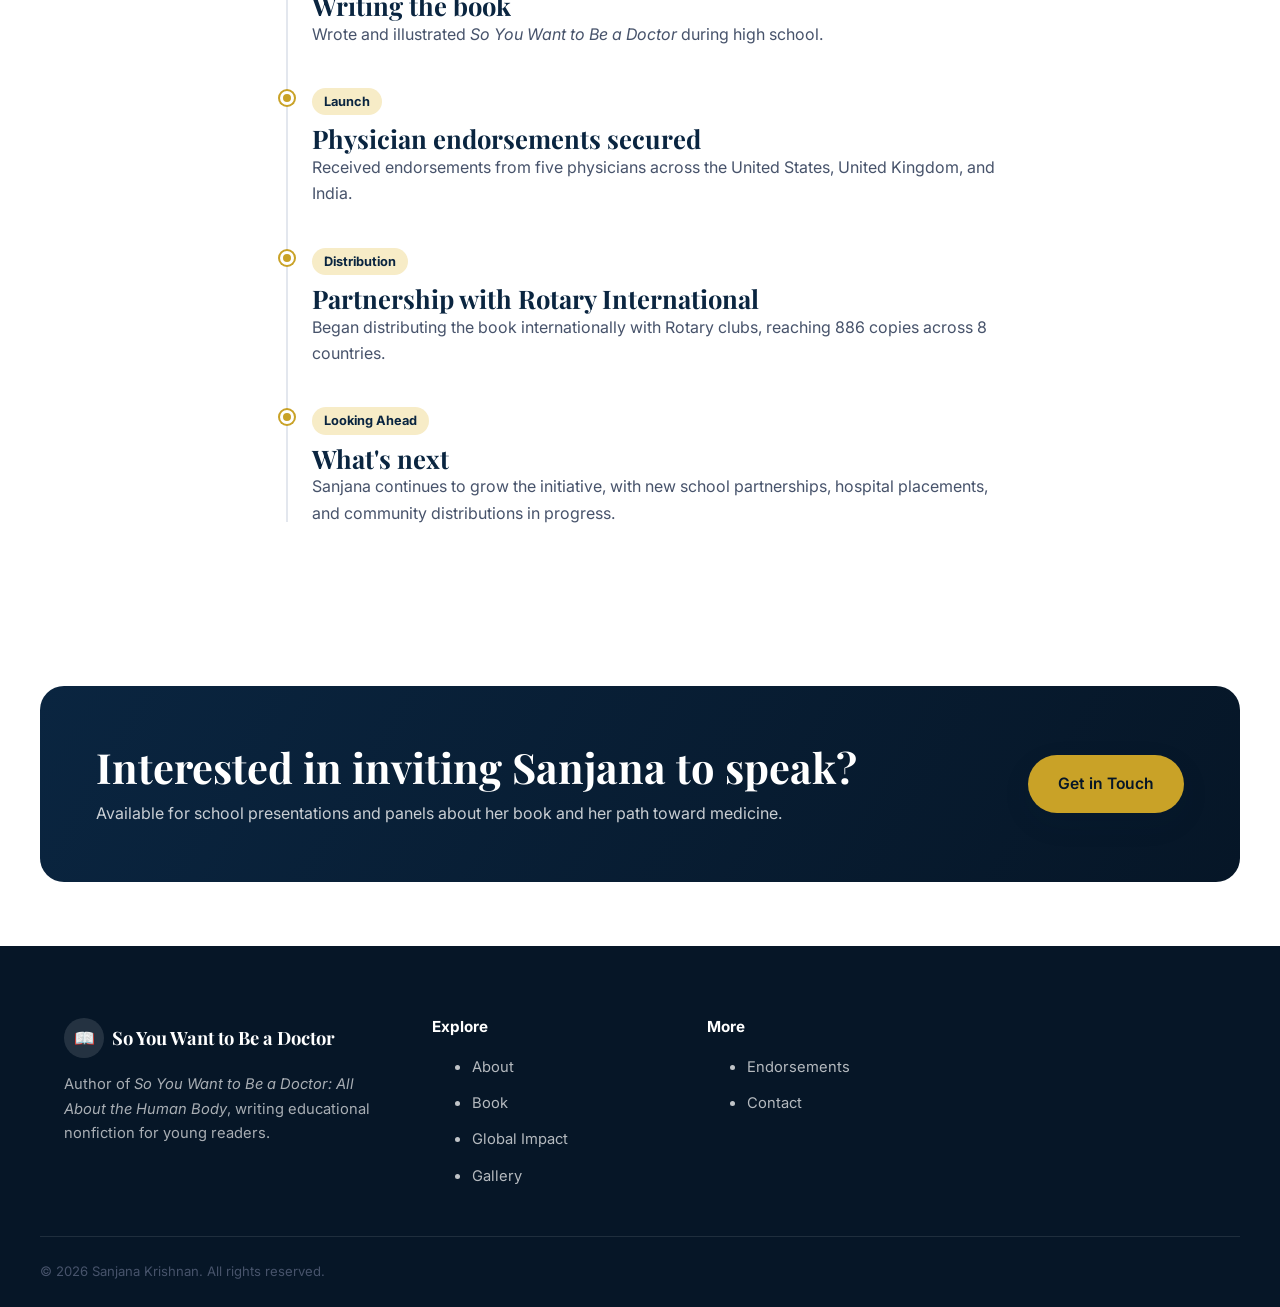
==== commit f235130c: "Update counts to 886/680; add VMS Kolkata endorsement; add Sept 2026 timeline entry" ====
--- a/about.html
+++ b/about.html
@@ -163,7 +163,7 @@
           <div class="timeline-item">
             <span class="timeline-year">Distribution</span>
             <h3>Partnership with Rotary International</h3>
-            <p>Began distributing the book internationally with Rotary clubs, reaching 616 copies across 8 countries.</p>
+            <p>Began distributing the book internationally with Rotary clubs, reaching 886 copies across 8 countries.</p>
           </div>
           <div class="timeline-item">
             <span class="timeline-year">Looking Ahead</span>
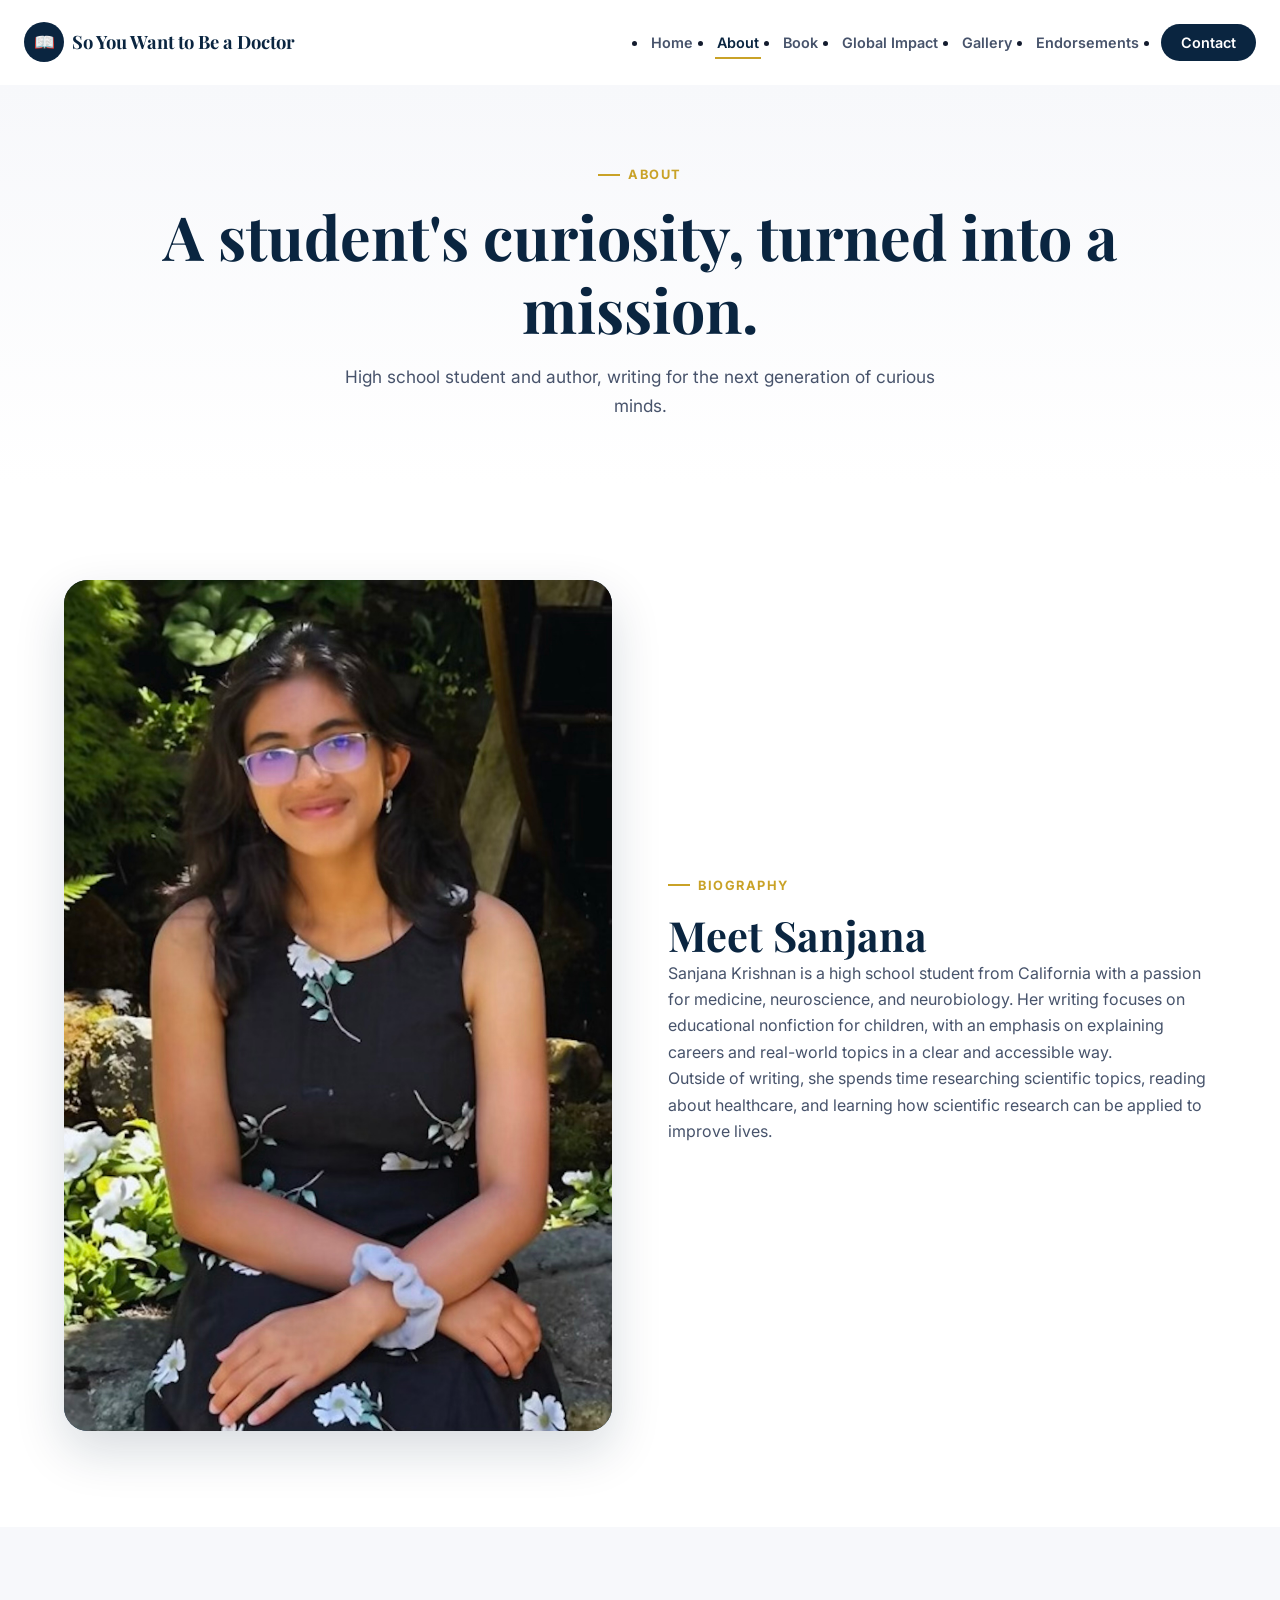
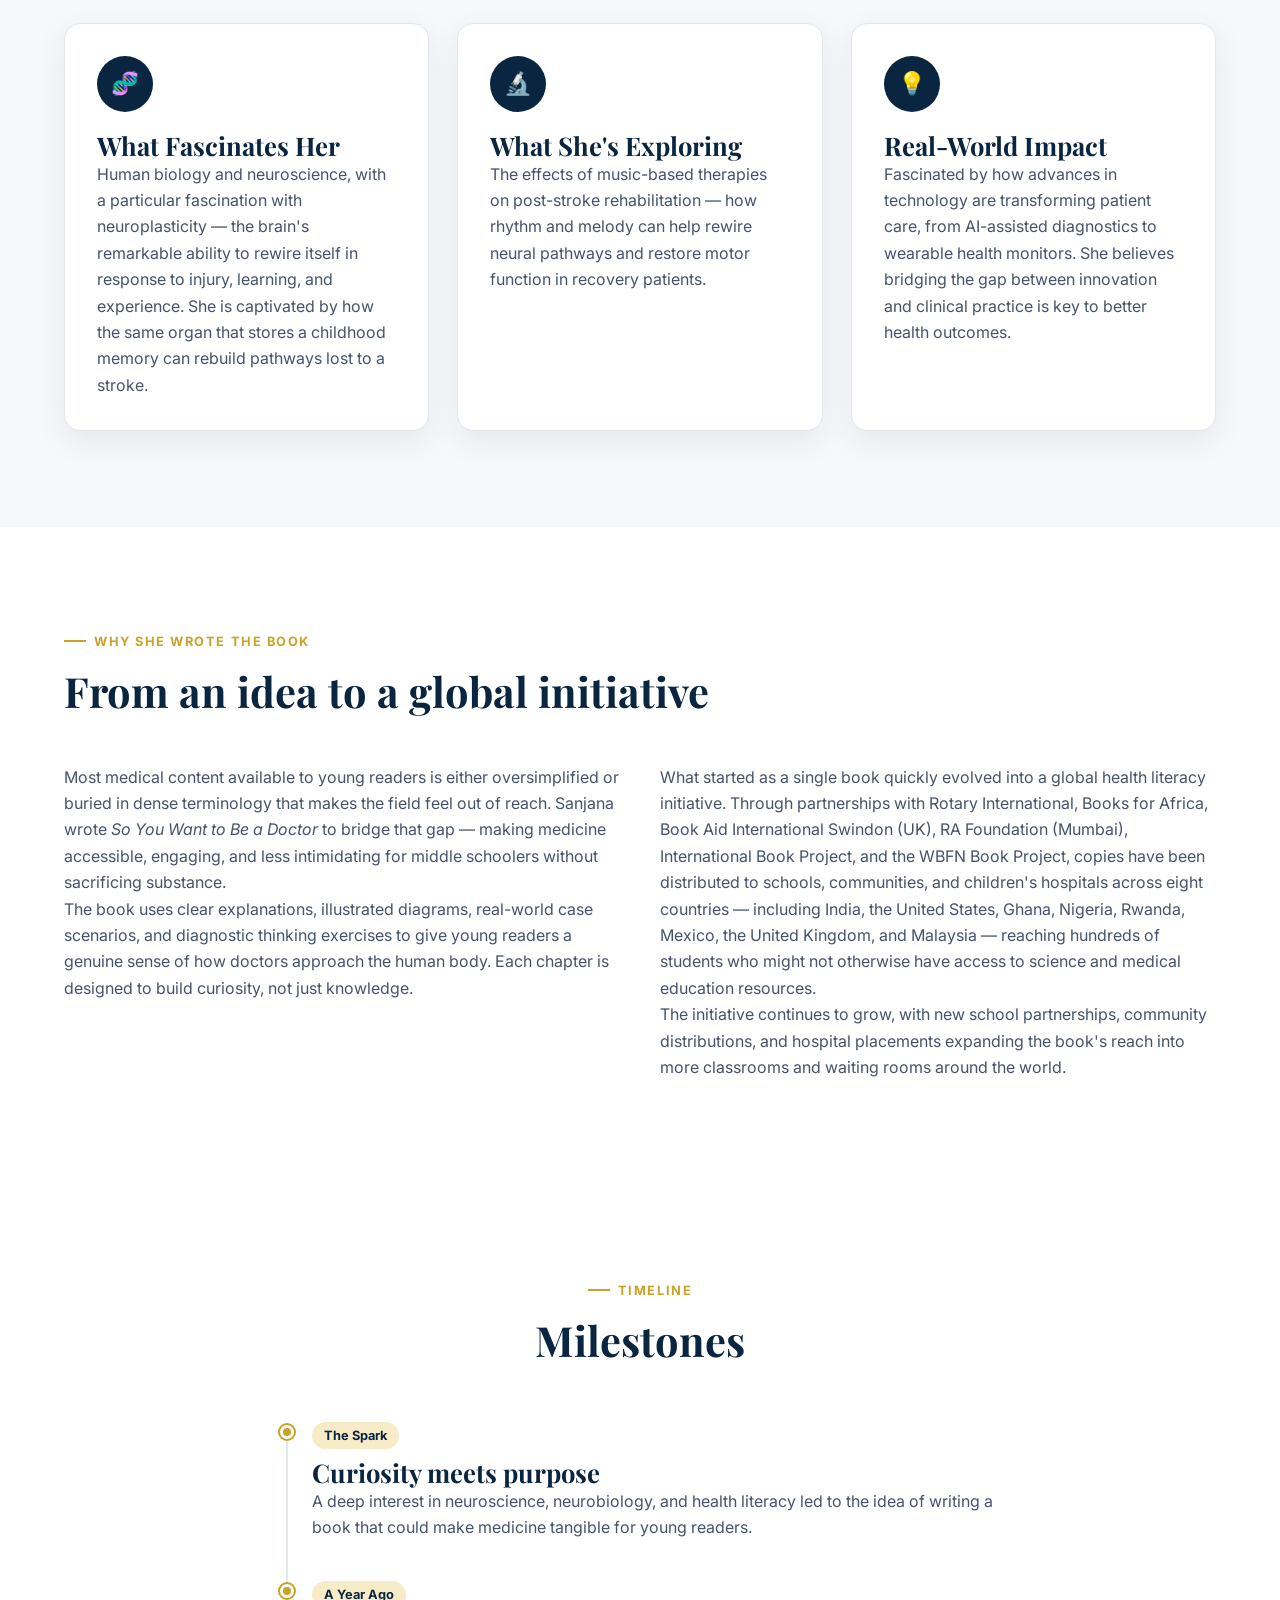
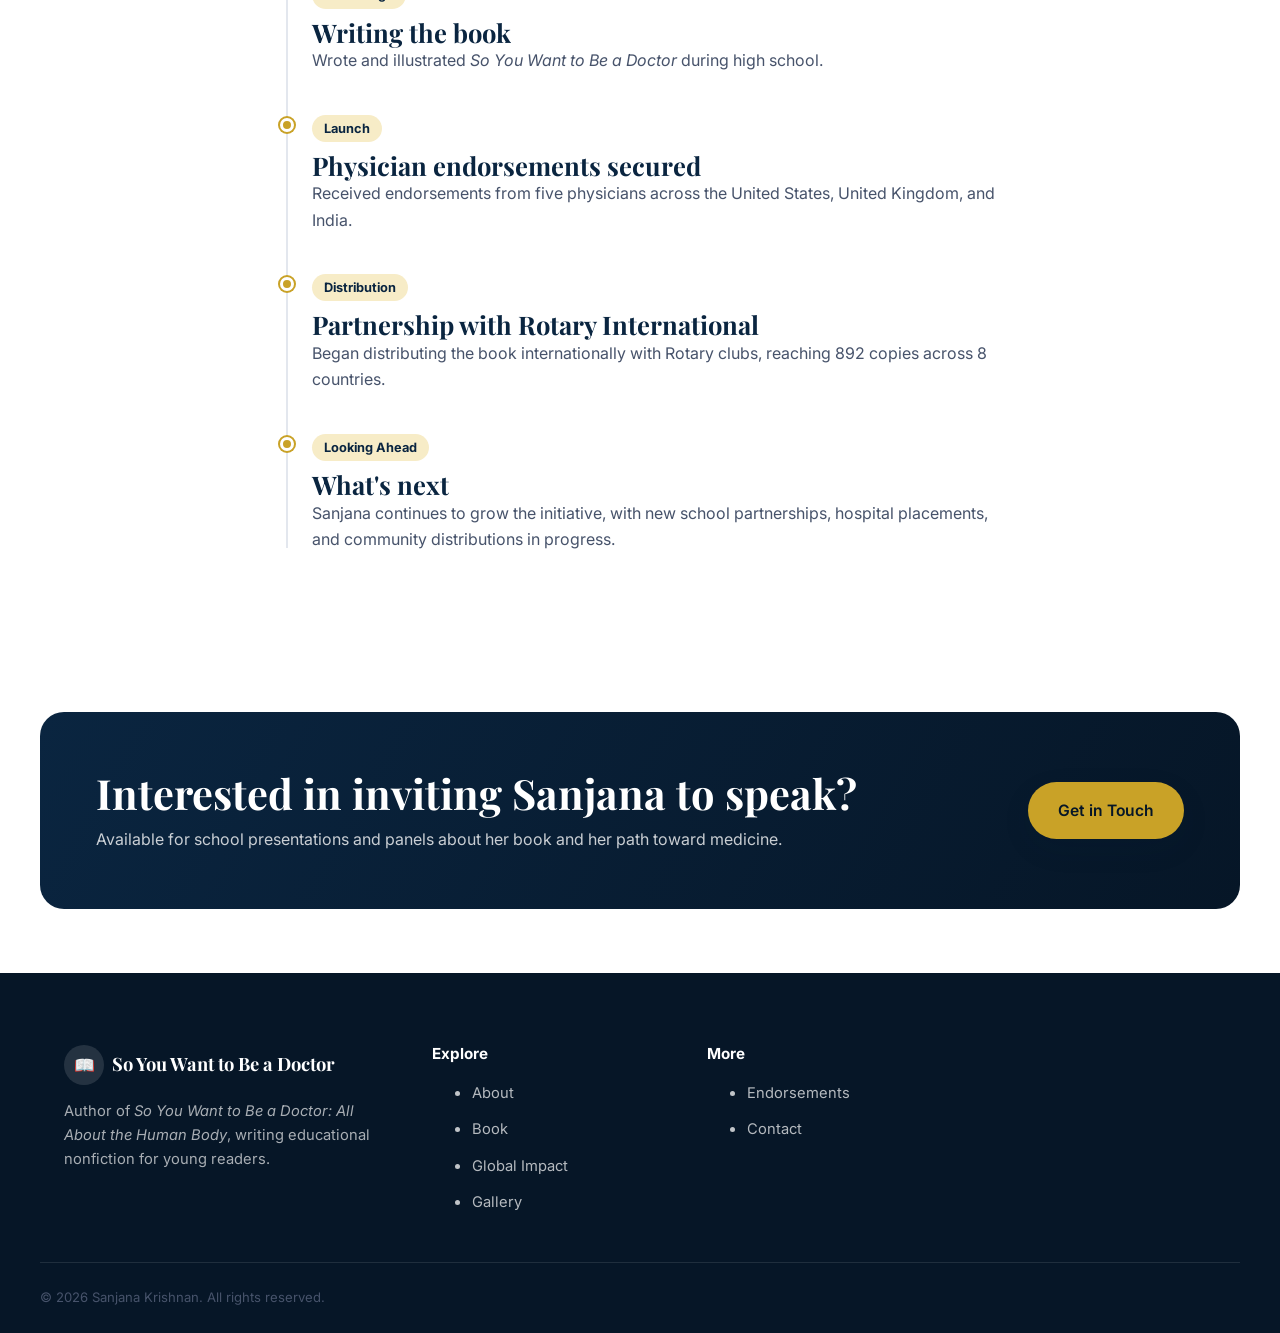
==== commit beba9238: "Add International Book Project and WBFN Book Project: logos, partner text, counts 892/US 46" ====
--- a/about.html
+++ b/about.html
@@ -128,7 +128,7 @@
           </div>
           <div class="reveal reveal-delay-1">
             <p>
-              What started as a single book quickly evolved into a global health literacy initiative. Through partnerships with Rotary International, Books for Africa, Book Aid International Swindon (UK), and RA Foundation (Mumbai), copies have been distributed to schools, communities, and children's hospitals across eight countries — including India, the United States, Ghana, Nigeria, Rwanda, Mexico, the United Kingdom, and Malaysia — reaching hundreds of students who might not otherwise have access to science and medical education resources.
+              What started as a single book quickly evolved into a global health literacy initiative. Through partnerships with Rotary International, Books for Africa, Book Aid International Swindon (UK), RA Foundation (Mumbai), International Book Project, and the WBFN Book Project, copies have been distributed to schools, communities, and children's hospitals across eight countries — including India, the United States, Ghana, Nigeria, Rwanda, Mexico, the United Kingdom, and Malaysia — reaching hundreds of students who might not otherwise have access to science and medical education resources.
             </p>
             <p>
               The initiative continues to grow, with new school partnerships, community distributions, and hospital placements expanding the book's reach into more classrooms and waiting rooms around the world.
@@ -163,7 +163,7 @@
           <div class="timeline-item">
             <span class="timeline-year">Distribution</span>
             <h3>Partnership with Rotary International</h3>
-            <p>Began distributing the book internationally with Rotary clubs, reaching 886 copies across 8 countries.</p>
+            <p>Began distributing the book internationally with Rotary clubs, reaching 892 copies across 8 countries.</p>
           </div>
           <div class="timeline-item">
             <span class="timeline-year">Looking Ahead</span>
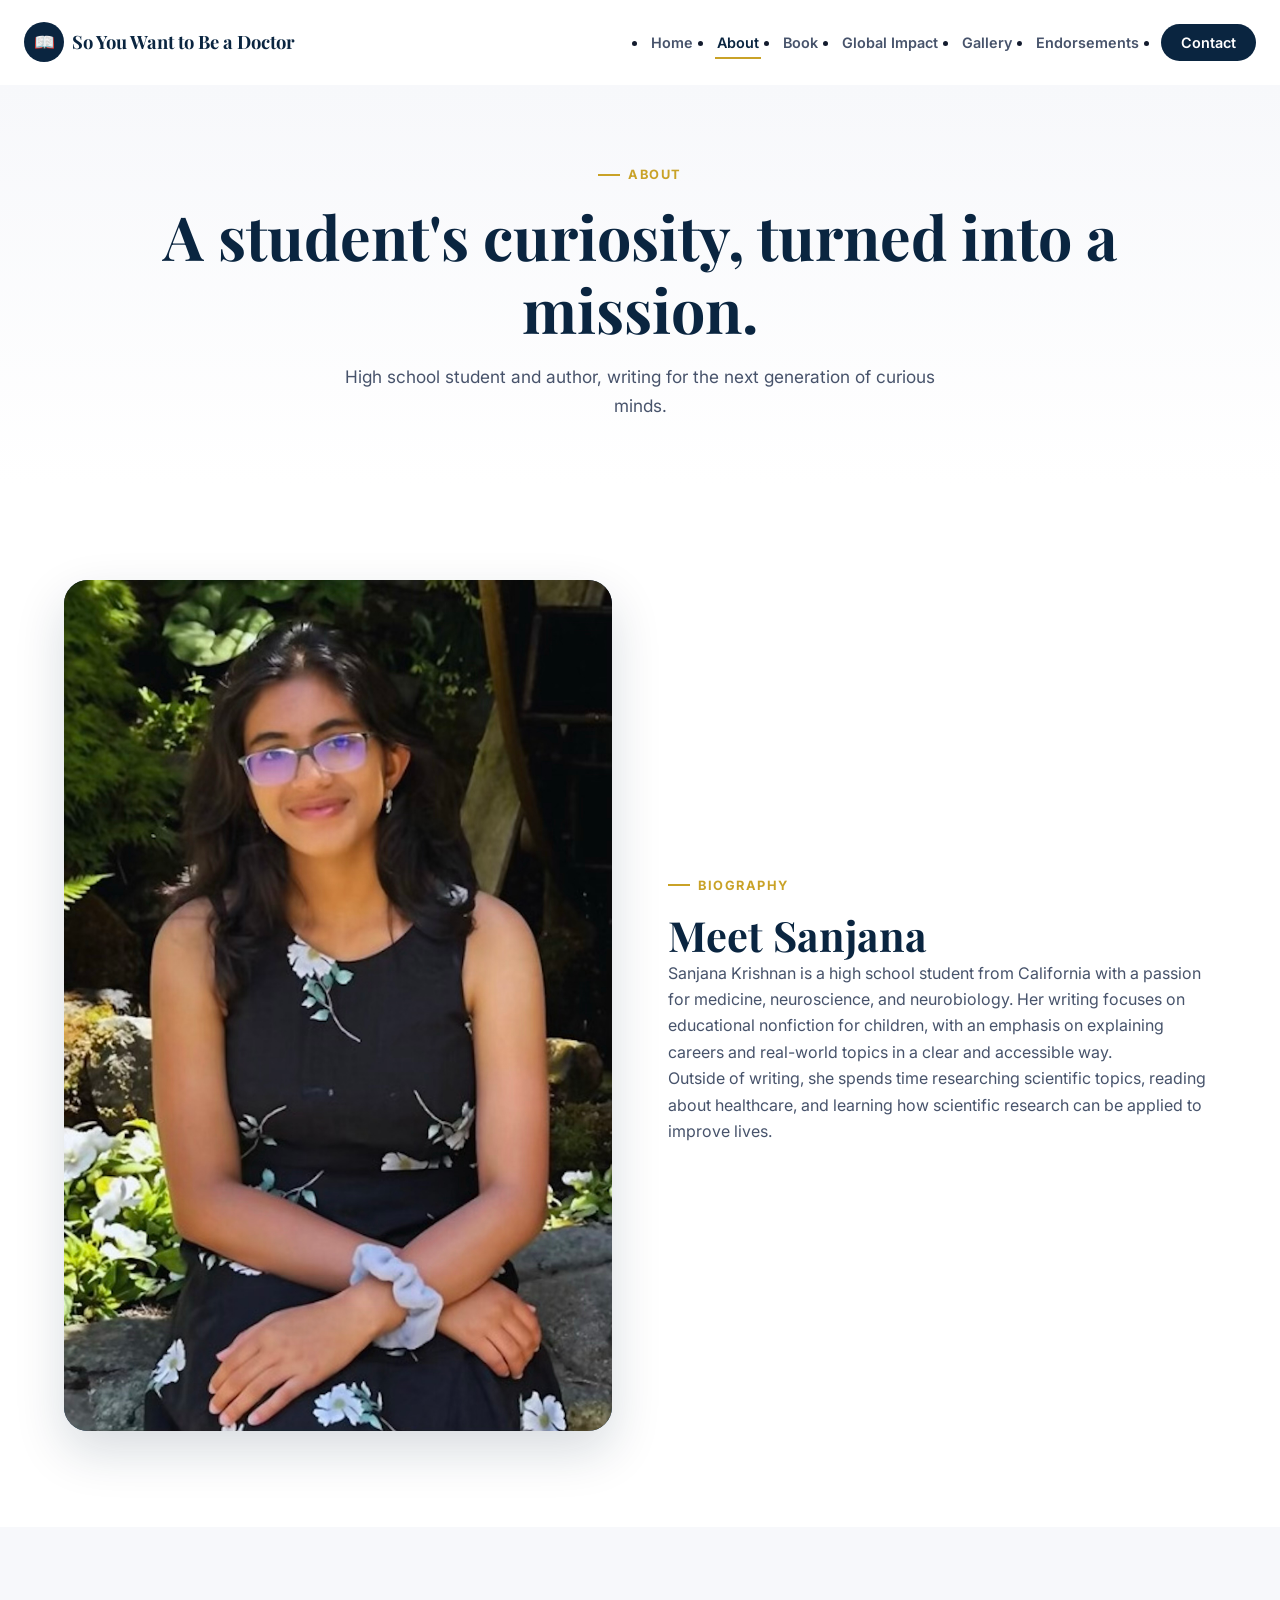
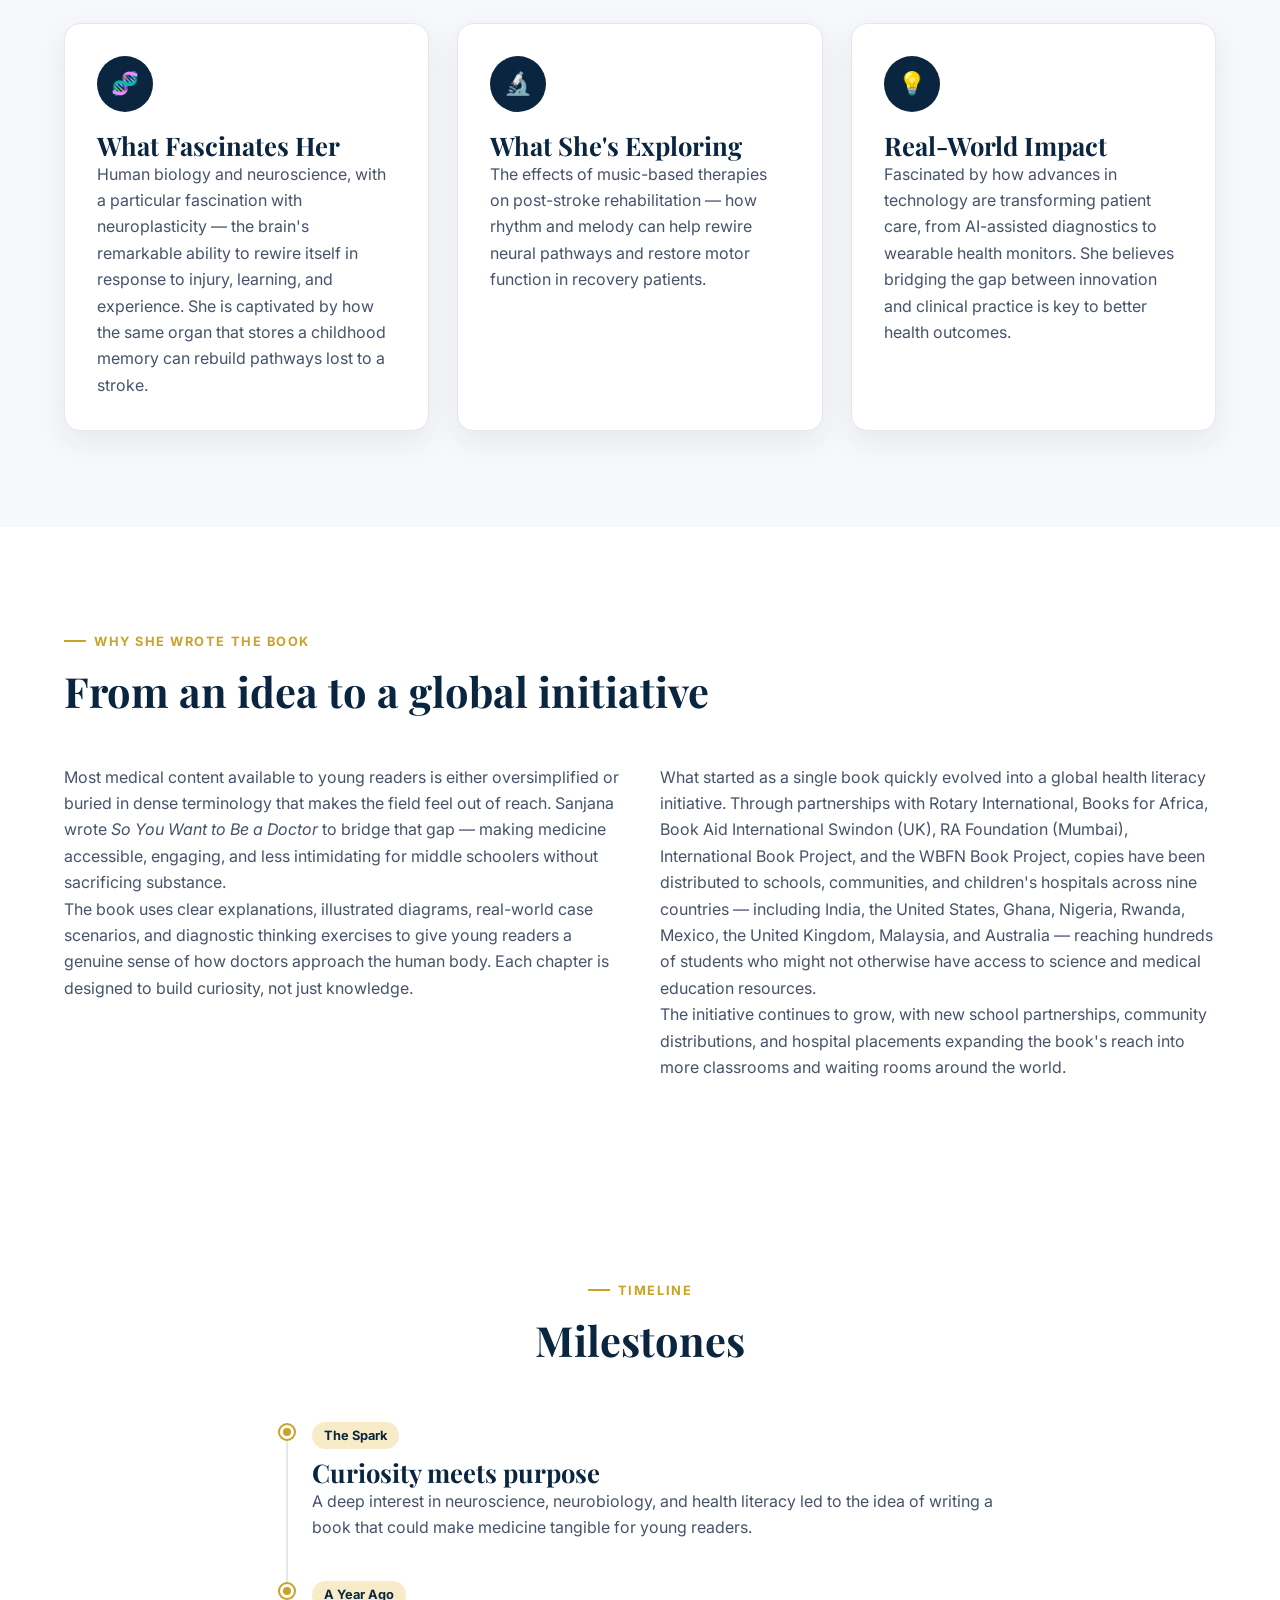
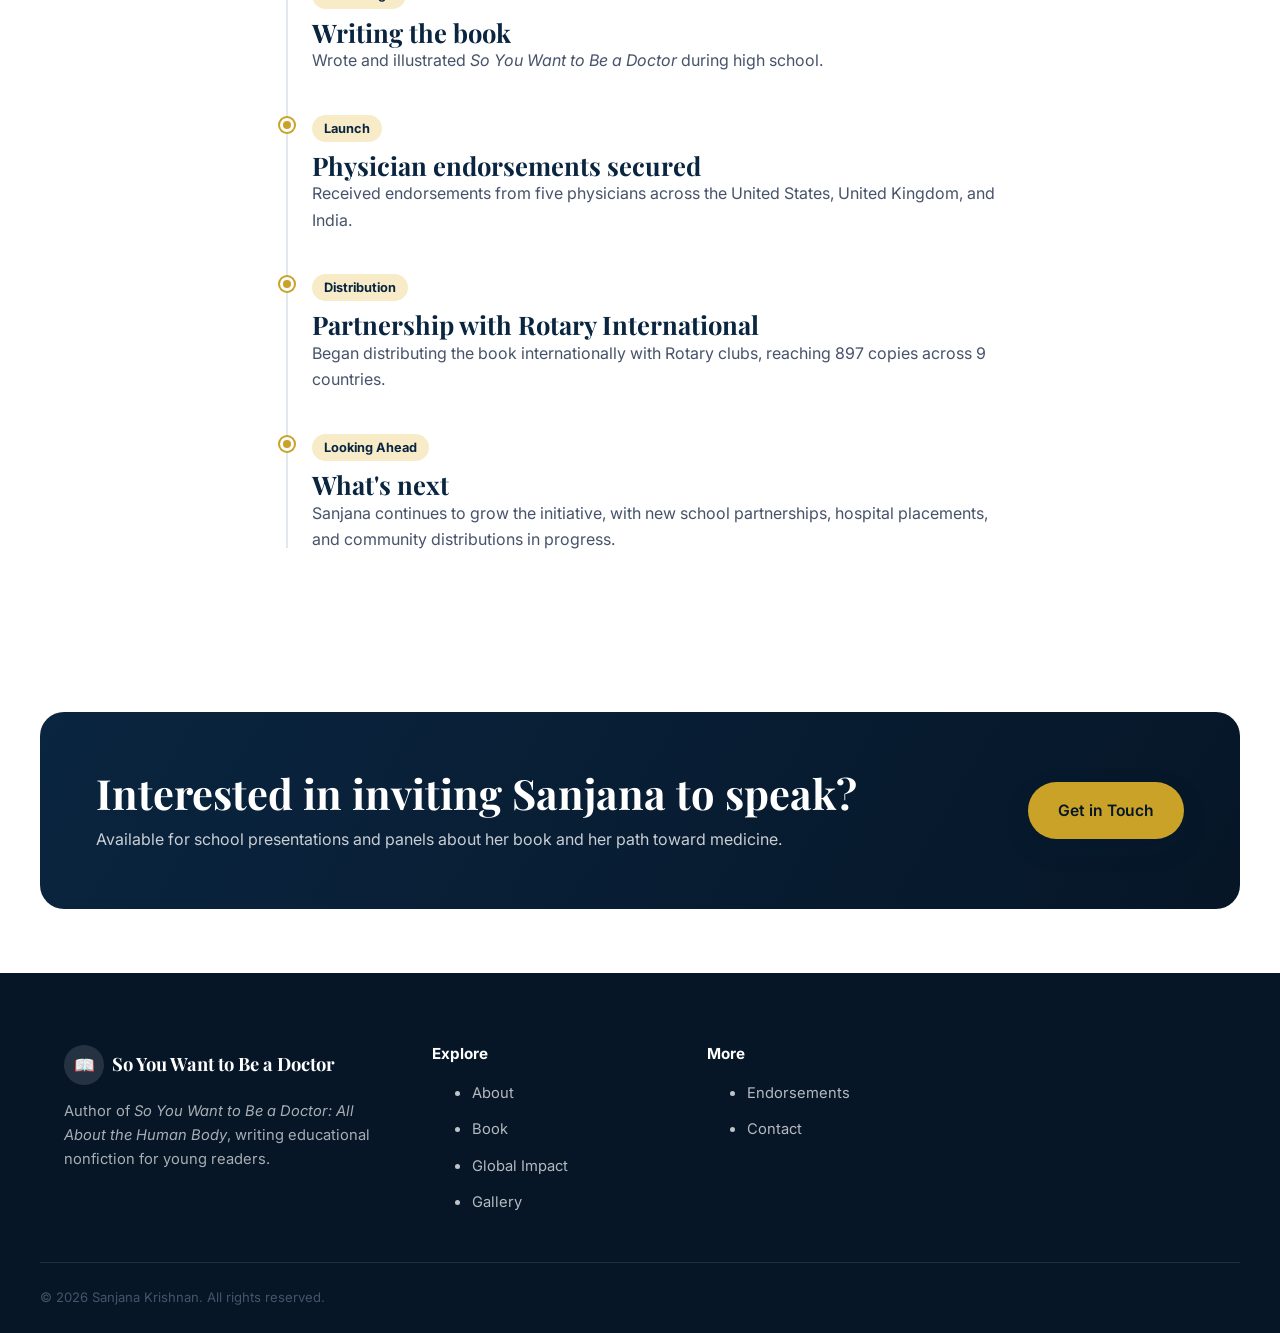
==== commit 55f90c15: "Add Australia: country card, map highlight, counts 897/9 countries" ====
--- a/about.html
+++ b/about.html
@@ -128,7 +128,7 @@
           </div>
           <div class="reveal reveal-delay-1">
             <p>
-              What started as a single book quickly evolved into a global health literacy initiative. Through partnerships with Rotary International, Books for Africa, Book Aid International Swindon (UK), RA Foundation (Mumbai), International Book Project, and the WBFN Book Project, copies have been distributed to schools, communities, and children's hospitals across eight countries — including India, the United States, Ghana, Nigeria, Rwanda, Mexico, the United Kingdom, and Malaysia — reaching hundreds of students who might not otherwise have access to science and medical education resources.
+              What started as a single book quickly evolved into a global health literacy initiative. Through partnerships with Rotary International, Books for Africa, Book Aid International Swindon (UK), RA Foundation (Mumbai), International Book Project, and the WBFN Book Project, copies have been distributed to schools, communities, and children's hospitals across nine countries — including India, the United States, Ghana, Nigeria, Rwanda, Mexico, the United Kingdom, Malaysia, and Australia — reaching hundreds of students who might not otherwise have access to science and medical education resources.
             </p>
             <p>
               The initiative continues to grow, with new school partnerships, community distributions, and hospital placements expanding the book's reach into more classrooms and waiting rooms around the world.
@@ -163,7 +163,7 @@
           <div class="timeline-item">
             <span class="timeline-year">Distribution</span>
             <h3>Partnership with Rotary International</h3>
-            <p>Began distributing the book internationally with Rotary clubs, reaching 892 copies across 8 countries.</p>
+            <p>Began distributing the book internationally with Rotary clubs, reaching 897 copies across 9 countries.</p>
           </div>
           <div class="timeline-item">
             <span class="timeline-year">Looking Ahead</span>
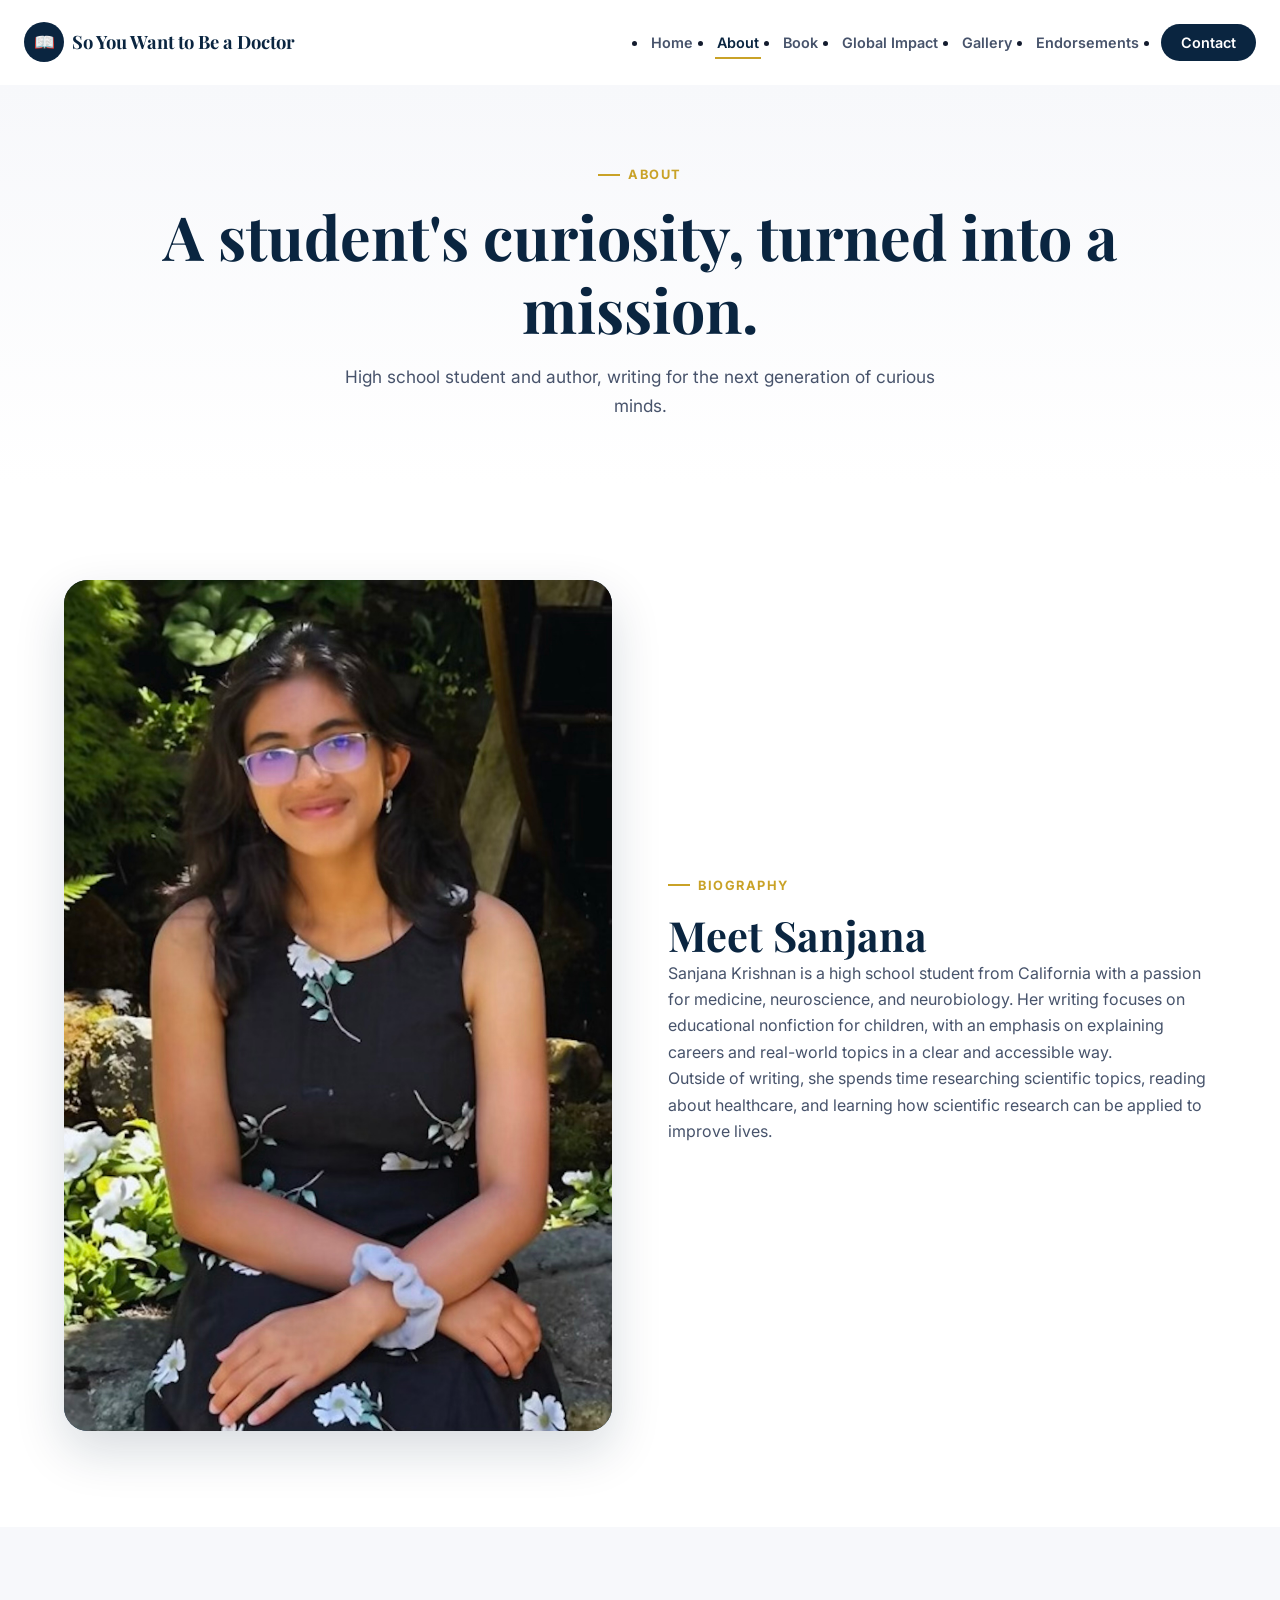
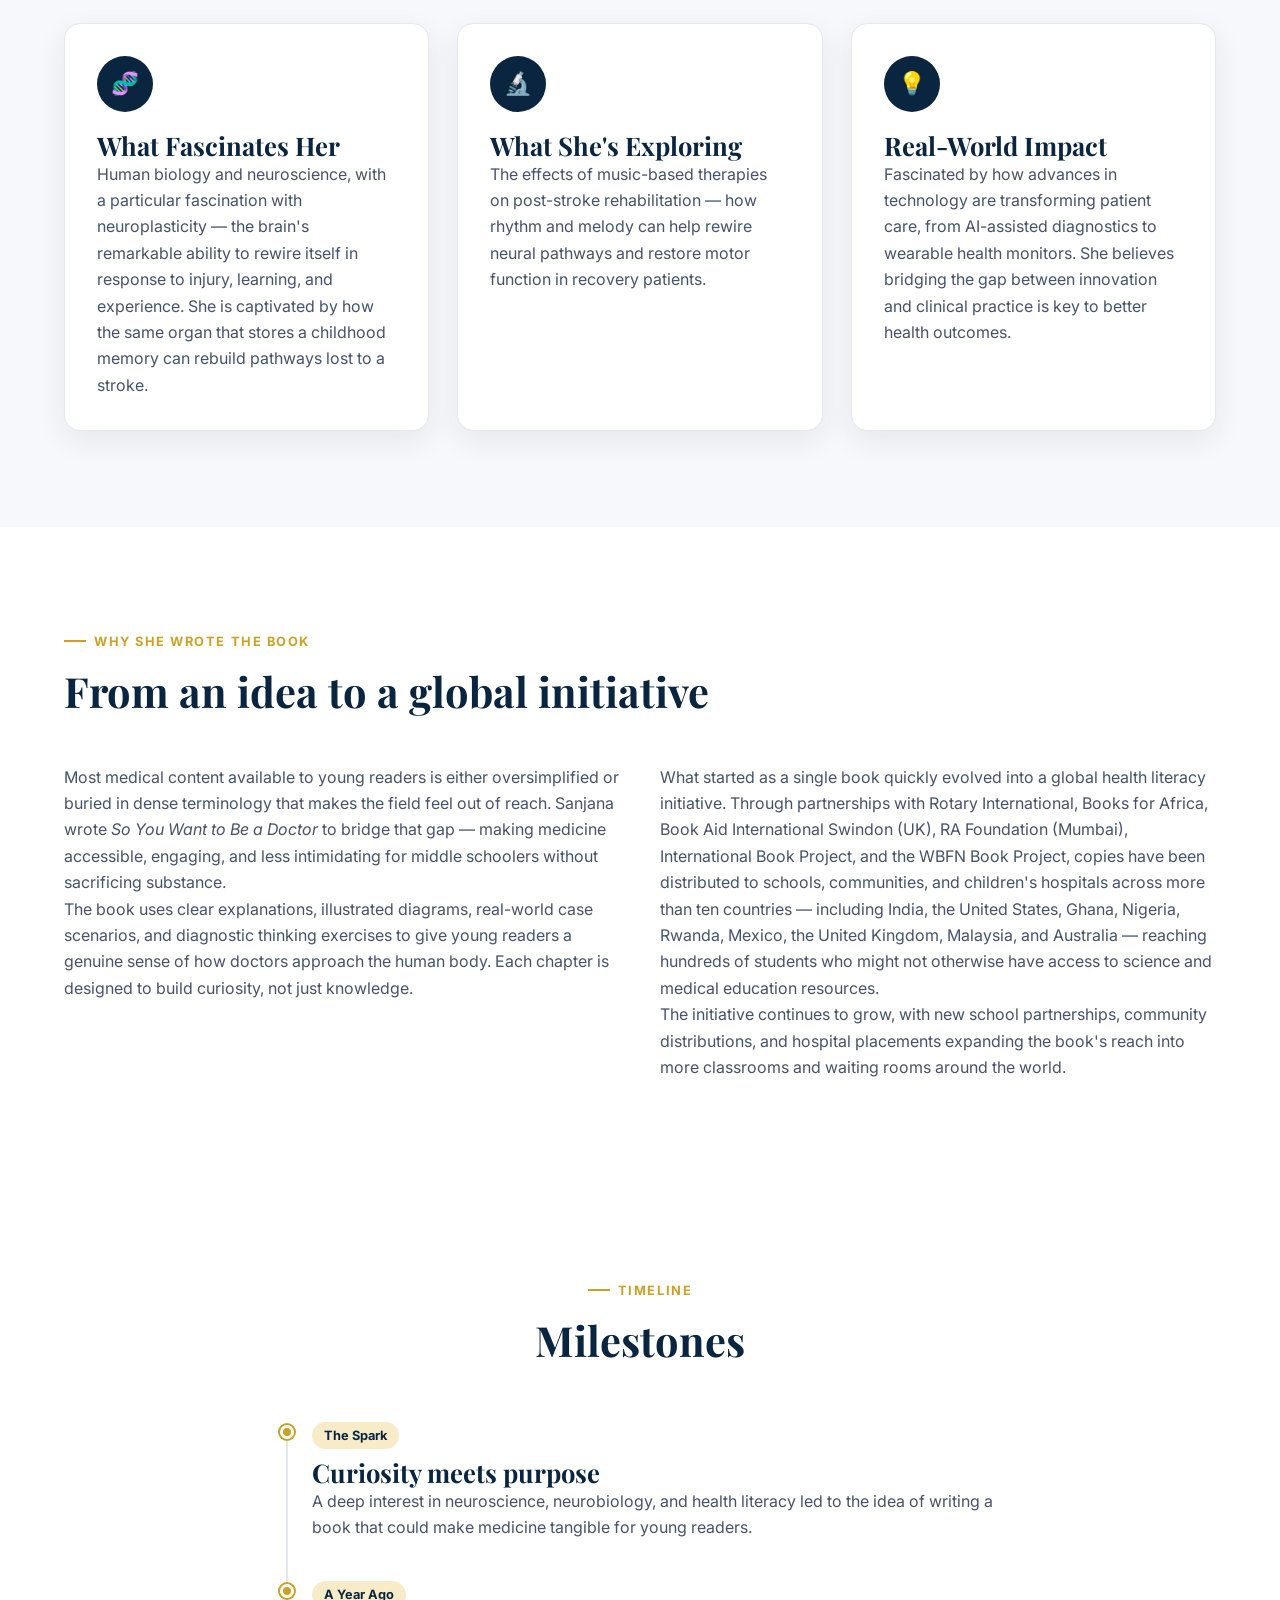
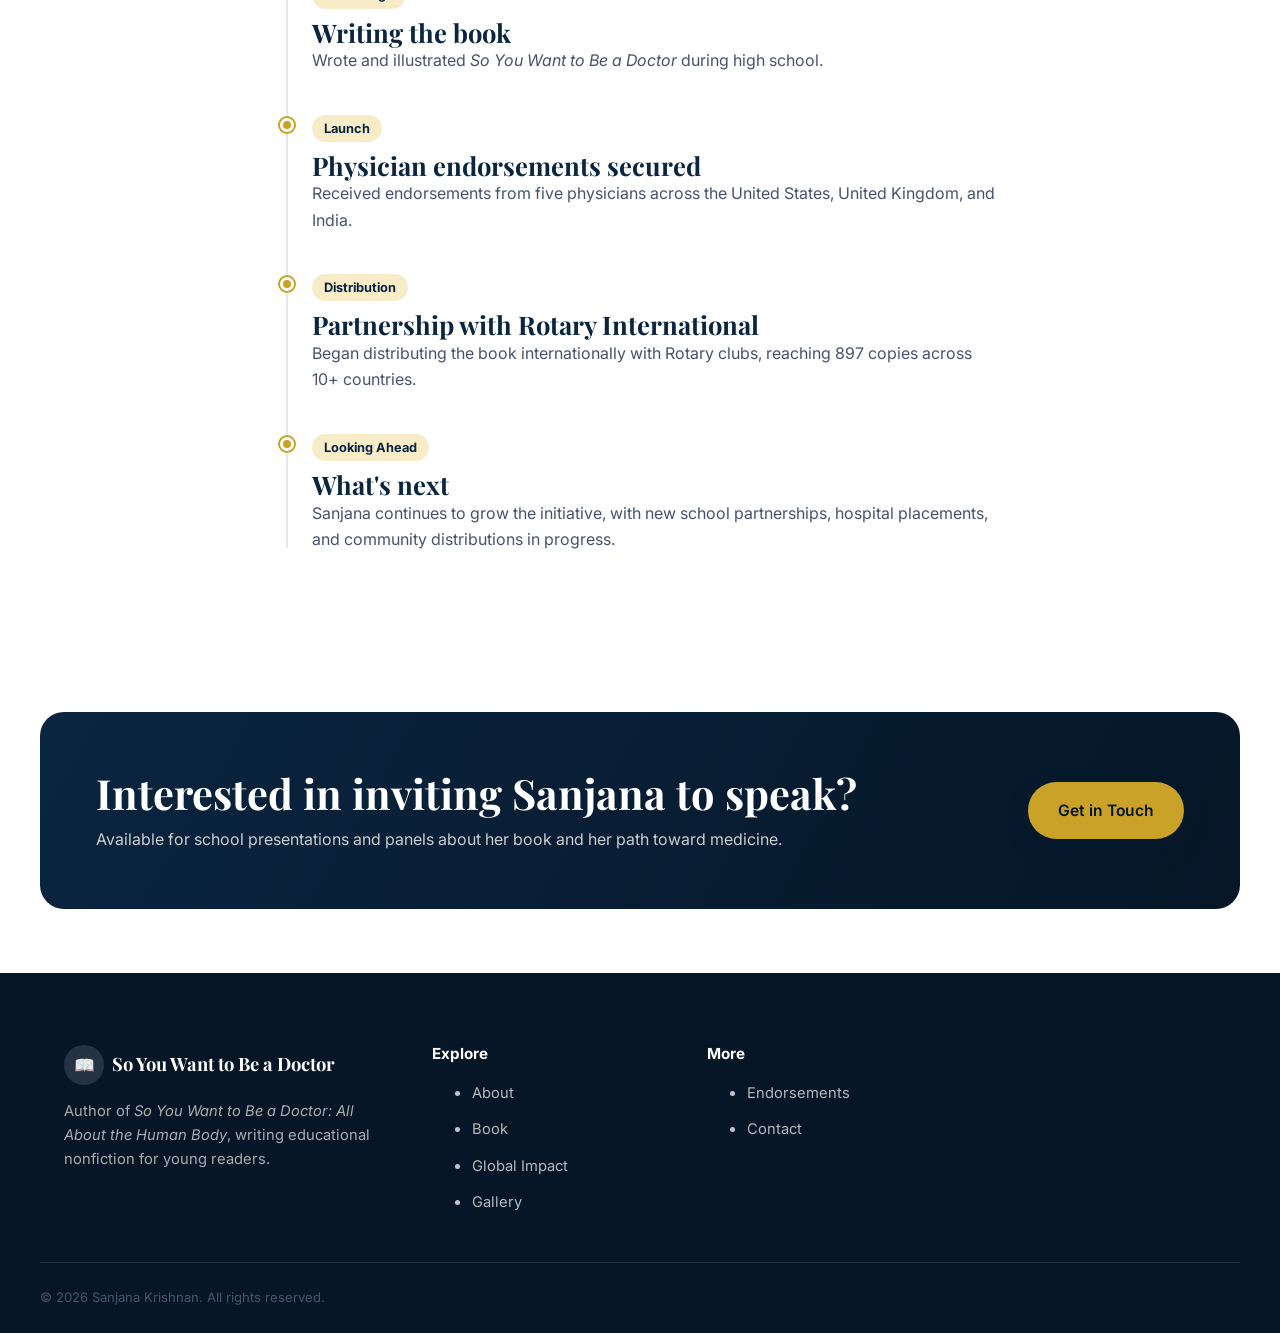
==== commit 8312037a: "Update country count to 10+ across all pages" ====
--- a/about.html
+++ b/about.html
@@ -128,7 +128,7 @@
           </div>
           <div class="reveal reveal-delay-1">
             <p>
-              What started as a single book quickly evolved into a global health literacy initiative. Through partnerships with Rotary International, Books for Africa, Book Aid International Swindon (UK), RA Foundation (Mumbai), International Book Project, and the WBFN Book Project, copies have been distributed to schools, communities, and children's hospitals across nine countries — including India, the United States, Ghana, Nigeria, Rwanda, Mexico, the United Kingdom, Malaysia, and Australia — reaching hundreds of students who might not otherwise have access to science and medical education resources.
+              What started as a single book quickly evolved into a global health literacy initiative. Through partnerships with Rotary International, Books for Africa, Book Aid International Swindon (UK), RA Foundation (Mumbai), International Book Project, and the WBFN Book Project, copies have been distributed to schools, communities, and children's hospitals across more than ten countries — including India, the United States, Ghana, Nigeria, Rwanda, Mexico, the United Kingdom, Malaysia, and Australia — reaching hundreds of students who might not otherwise have access to science and medical education resources.
             </p>
             <p>
               The initiative continues to grow, with new school partnerships, community distributions, and hospital placements expanding the book's reach into more classrooms and waiting rooms around the world.
@@ -163,7 +163,7 @@
           <div class="timeline-item">
             <span class="timeline-year">Distribution</span>
             <h3>Partnership with Rotary International</h3>
-            <p>Began distributing the book internationally with Rotary clubs, reaching 897 copies across 9 countries.</p>
+            <p>Began distributing the book internationally with Rotary clubs, reaching 897 copies across 10+ countries.</p>
           </div>
           <div class="timeline-item">
             <span class="timeline-year">Looking Ahead</span>
